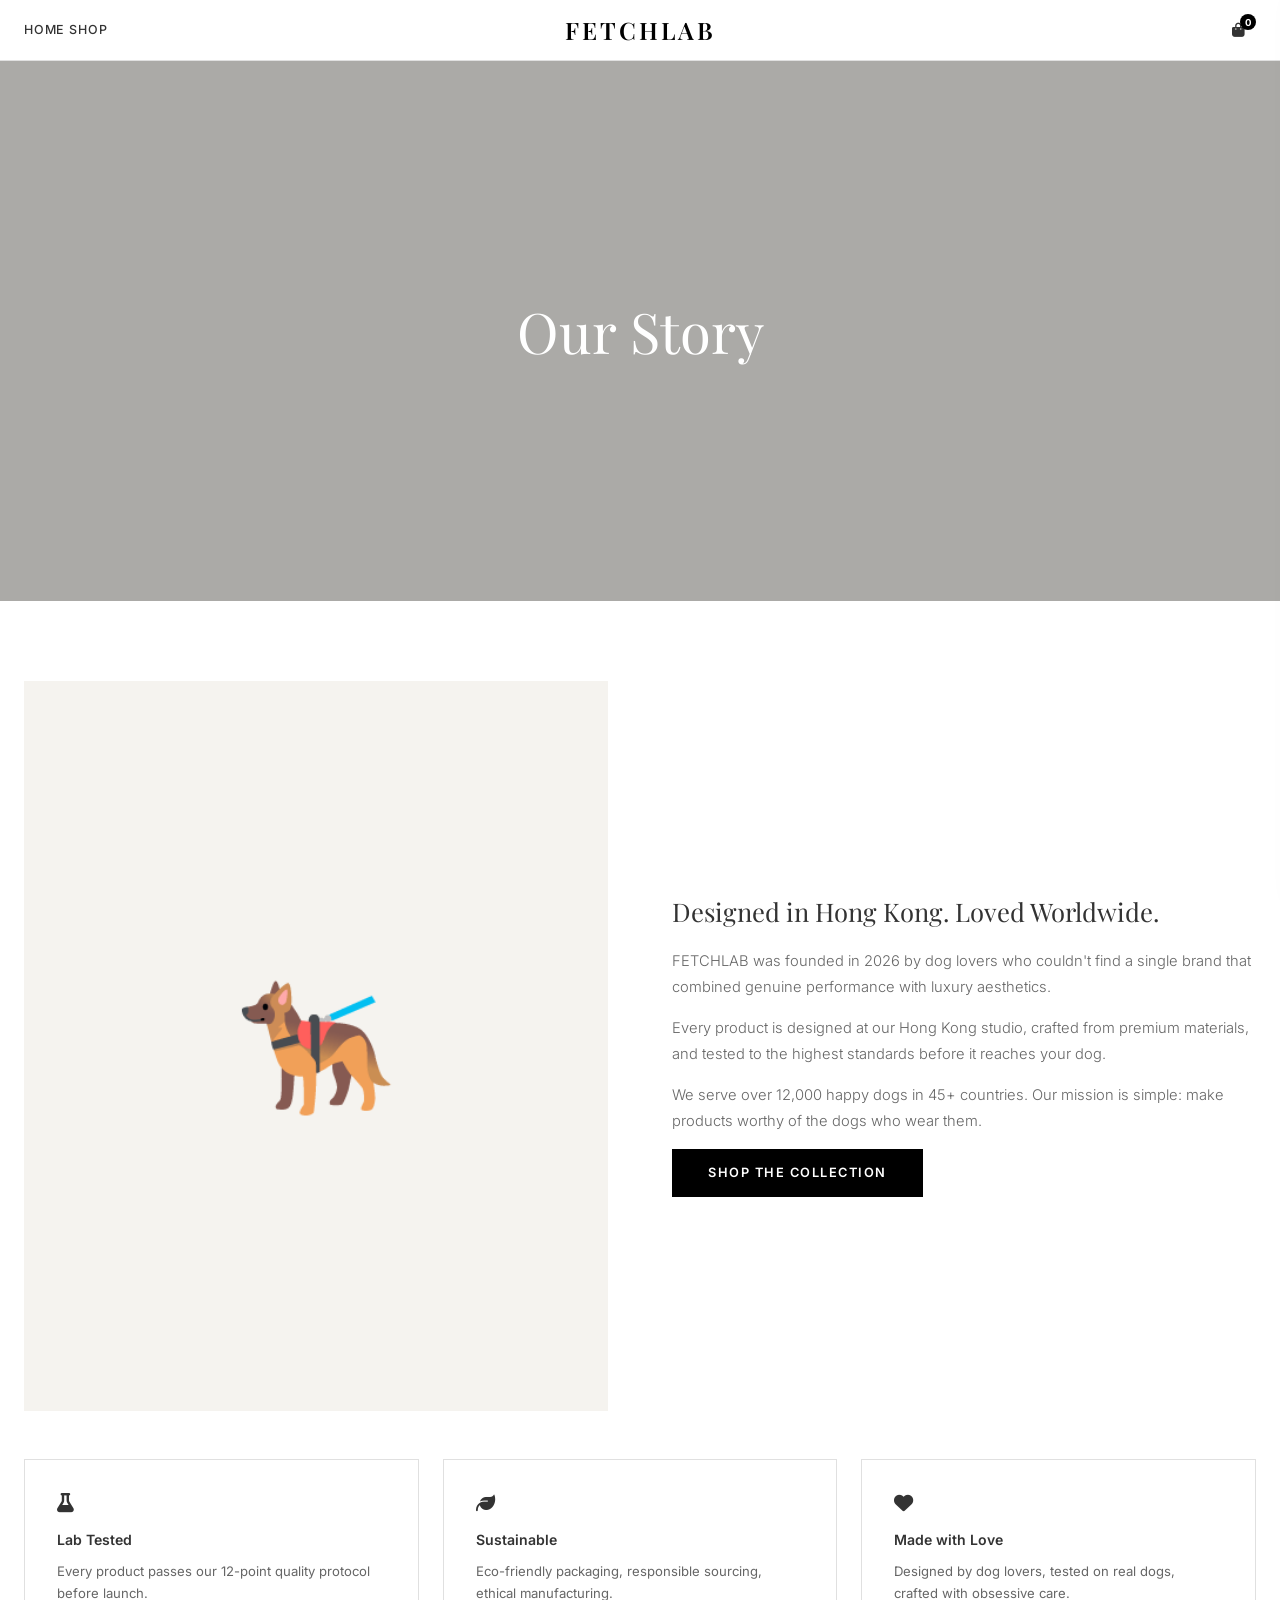
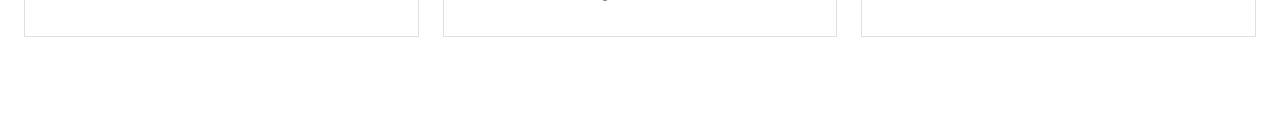
==== pages/about.html @ c2501151 "Add files via upload" ====
<!DOCTYPE html>
<html lang="en">
<head>
    <meta charset="UTF-8">
    <meta name="viewport" content="width=device-width, initial-scale=1.0">
    <title>Our Story — FETCHLAB</title>
    <link rel="stylesheet" href="../css/styles.css">
    <link rel="stylesheet" href="https://cdnjs.cloudflare.com/ajax/libs/font-awesome/6.5.0/css/all.min.css">
</head>
<body>
<nav class="nav"><div class="nav-inner"><div class="nav-left"><a href="../index.html" class="nav-link" style="font-size:.78rem">Home</a><a href="collection.html" class="nav-link" style="font-size:.78rem">Shop</a></div><a href="../index.html" class="nav-logo">FETCHLAB</a><div class="nav-right"><button class="nav-icon" id="cartToggle"><i class="fas fa-shopping-bag"></i><span class="cart-badge" id="cartBadge">0</span></button></div></div></nav>
<div class="about-hero"><img src="../images/brand/story-1.jpg" alt="FETCHLAB Story" onerror="this.style.display='none'"><div class="about-hero-overlay"></div><div class="about-hero-text"><h1>Our Story</h1></div></div>
<section class="about-section"><div class="container"><div class="about-grid"><div class="about-img"><img src="../images/brand/story-2.jpg" alt="FETCHLAB" onerror="this.parentNode.style.background='var(--bg-warm)';this.parentNode.innerHTML='<div style=font-size:8rem;display:flex;align-items:center;justify-content:center;height:100%>🐕‍🦺</div>'"></div><div class="about-text"><h2>Designed in Hong Kong. Loved Worldwide.</h2><p>FETCHLAB was founded in 2026 by dog lovers who couldn't find a single brand that combined genuine performance with luxury aesthetics.</p><p>Every product is designed at our Hong Kong studio, crafted from premium materials, and tested to the highest standards before it reaches your dog.</p><p>We serve over 12,000 happy dogs in 45+ countries. Our mission is simple: make products worthy of the dogs who wear them.</p><a href="collection.html" class="btn-dark">Shop the Collection</a></div></div><div class="about-values-grid"><div class="about-value"><i class="fas fa-flask"></i><h3>Lab Tested</h3><p>Every product passes our 12-point quality protocol before launch.</p></div><div class="about-value"><i class="fas fa-leaf"></i><h3>Sustainable</h3><p>Eco-friendly packaging, responsible sourcing, ethical manufacturing.</p></div><div class="about-value"><i class="fas fa-heart"></i><h3>Made with Love</h3><p>Designed by dog lovers, tested on real dogs, crafted with obsessive care.</p></div></div></div></section>
<div class="drawer" id="cartDrawer"><div class="drawer-head"><h3>Shopping Bag</h3><button id="drawerClose"><i class="fas fa-times"></i></button></div><div class="drawer-body" id="drawerBody"></div><div class="drawer-foot"><div class="drawer-total"><span>Subtotal</span><span id="drawerTotal">$0.00</span></div><a href="checkout.html" class="btn-main drawer-checkout-btn">Checkout</a></div></div><div class="overlay" id="overlay"></div>
<div id="toasts" class="toasts"></div>
<script src="../js/app.js"></script>
</body>
</html>
---- css/styles.css ----
/* =================================================
   FETCHLAB — Lane Crawford / NET-A-PORTER Style
   Clean · Minimal · Luxurious · White-dominant
   ================================================= */

@import url('https://fonts.googleapis.com/css2?family=Inter:wght@300;400;500;600;700&family=Playfair+Display:ital,wght@0,400;0,500;0,600;1,400&display=swap');

:root {
    --font: 'Inter', -apple-system, BlinkMacSystemFont, sans-serif;
    --serif: 'Playfair Display', Georgia, serif;
    --black: #000000;
    --near-black: #111;
    --dark: #222;
    --text: #333;
    --text-light: #666;
    --text-muted: #999;
    --border: #e0e0e0;
    --border-light: #eee;
    --bg: #f7f7f7;
    --bg-warm: #f5f3ef;
    --white: #fff;
    --accent: #222;
    --error: #b00020;
    --success: #2e7d32;
    --ease: cubic-bezier(.25,.8,.25,1);
}

*, *::before, *::after { margin:0;padding:0;box-sizing:border-box; }
html { scroll-behavior:smooth; font-size:16px; }
body {
    font-family: var(--font);
    color: var(--text);
    background: var(--white);
    line-height: 1.6;
    -webkit-font-smoothing: antialiased;
}
a { text-decoration:none; color:inherit; transition: all .3s var(--ease); }
button { font-family:var(--font); cursor:pointer; border:none; background:none; }
img { max-width:100%; display:block; }
::selection { background:var(--black); color:var(--white); }
.container { max-width:1280px; margin:0 auto; padding:0 24px; }

/* ===== BUTTONS ===== */
.btn-main {
    display:inline-block;
    padding: 14px 36px;
    background: var(--black);
    color: var(--white);
    font-size: .8rem;
    font-weight: 600;
    letter-spacing: 1.5px;
    text-transform: uppercase;
    transition: all .3s var(--ease);
}
.btn-main:hover { background: var(--dark); }

.btn-dark {
    display:inline-block;
    padding: 14px 36px;
    background: var(--black);
    color: var(--white);
    font-size: .8rem;
    font-weight: 600;
    letter-spacing: 1.5px;
    text-transform: uppercase;
    transition: all .3s var(--ease);
}
.btn-dark:hover { background: var(--dark); }

.btn-outline-w {
    display:inline-block;
    padding: 14px 36px;
    border: 1px solid var(--white);
    color: var(--white);
    font-size: .8rem;
    font-weight: 600;
    letter-spacing: 1.5px;
    text-transform: uppercase;
    transition: all .3s var(--ease);
}
.btn-outline-w:hover { background:var(--white); color:var(--black); }

.btn-outline {
    display:inline-block;
    padding: 14px 36px;
    border: 1px solid var(--black);
    color: var(--black);
    font-size: .8rem;
    font-weight: 600;
    letter-spacing: 1.5px;
    text-transform: uppercase;
    transition: all .3s var(--ease);
}
.btn-outline:hover { background:var(--black); color:var(--white); }

/* ===== TOPBAR ===== */
.topbar {
    background: var(--bg);
    border-bottom: 1px solid var(--border);
    padding: 8px 0;
    font-size: .72rem;
    color: var(--text-muted);
    letter-spacing: .5px;
}
.topbar-inner {
    max-width:1280px;
    margin:0 auto;
    padding:0 24px;
    display:flex;
    justify-content:center;
    gap:16px;
    flex-wrap:wrap;
}
.topbar a { color:var(--text-muted); }
.topbar a:hover { color:var(--black); }
.topbar-sep { color:var(--border); }

/* ===== NAV ===== */
.nav {
    position:sticky;
    top:0;
    z-index:900;
    background:var(--white);
    border-bottom:1px solid var(--border);
    transition: all .3s var(--ease);
}
.nav.scrolled { box-shadow:0 1px 8px rgba(0,0,0,.06); }
.nav-inner {
    max-width:1280px;
    margin:0 auto;
    padding:0 24px;
    height:60px;
    display:flex;
    align-items:center;
    justify-content:space-between;
}
.nav-left {
    display: flex;
    align-items: center;
    gap: 4px;
    flex: 1;
    height: 100%;
}
.nav-left { display:flex; align-items:center; gap:4px; flex:1; }
.nav-hamburger {
    display:none;
    flex-direction:column;
    gap:5px;
    padding:8px;
    margin-right:8px;
}
.nav-hamburger span {
    width:18px;
    height:1.5px;
    background:var(--black);
    display:block;
}
.nav-links { display:flex; gap:28px; align-items: center; }
.nav-link {
    font-size:.78rem;
    font-weight:500;
    letter-spacing:.8px;
    text-transform:uppercase;
    color:var(--text);
    padding:8px 0;
    line-height: 1;
    display: flex;
    align-items: center;
    height: 100%;
}
.nav-link:hover { color:var(--black); }
.nav-logo {
    font-family:var(--serif);
    font-size:1.5rem;
    font-weight:600;
    letter-spacing:3px;
    color:var(--black);
    position:absolute;
    left:50%;
    transform:translateX(-50%);
}
.nav-right { display:flex; align-items:center; gap:12px; flex:1; justify-content:flex-end; }
.nav-icon {
    width:36px; height:36px;
    display:flex; align-items:center; justify-content:center;
    color:var(--text); font-size:.9rem;
    position:relative; border-radius:50%;
    transition: all .3s var(--ease);
}
.nav-icon:hover { color:var(--black); background:var(--bg); }
.cart-badge {
    position:absolute; top:2px; right:0;
    width:16px; height:16px;
    background:var(--black); color:var(--white);
    font-size:.6rem; font-weight:700;
    border-radius:50%;
    display:flex; align-items:center; justify-content:center;
}

/* NAV DROPDOWN */
.nav-dropdown { position:relative; display: flex;
    align-items: center;
    height: 100%;}
.dropdown-panel {
    position:absolute;
    top:calc(100% + 10px);
    left:0;
    background:var(--white);
    border:1px solid var(--border);
    padding:32px 40px;
    min-width:520px;
    opacity:0;
    visibility:hidden;
    transform:translateY(6px);
    transition:all .3s var(--ease);
    box-shadow:0 8px 32px rgba(0,0,0,.08);
    z-index:100;
}
.nav-dropdown:hover .dropdown-panel {
    opacity:1; visibility:visible; transform:translateY(0);
}
.dropdown-grid { display:grid; grid-template-columns:1fr 1fr 1fr; gap:28px; }
.dropdown-col h6 {
    font-size:.68rem; font-weight:600;
    letter-spacing:1.5px; text-transform:uppercase;
    color:var(--text-muted); margin-bottom:14px;
}
.dropdown-col a {
    display:block; font-size:.85rem;
    color:var(--text-light); padding:5px 0;
}
.dropdown-col a:hover { color:var(--black); }

/* SEARCH */
.search-panel {
    background:var(--white);
    border-top:1px solid var(--border-light);
    max-height:0; overflow:hidden;
    transition:max-height .4s var(--ease);
}
.search-panel.open { max-height:80px; }
.search-inner {
    max-width:600px; margin:0 auto;
    padding:16px 24px;
    display:flex; align-items:center; gap:12px;
}
.search-inner input {
    flex:1; border:none; outline:none;
    font-family:var(--font); font-size:1rem; color:var(--text);
    border-bottom:1px solid var(--border);
    padding:8px 0;
}
.search-inner input::placeholder { color:var(--text-muted); }
.search-inner button { color:var(--text-muted); font-size:1rem; }
.search-inner button:hover { color:var(--black); }

/* MOBILE MENU */
.mobile-menu {
    position:fixed; inset:0;
    background:var(--white);
    z-index:1100;
    transform:translateX(-100%);
    transition:transform .4s var(--ease);
    display:flex; flex-direction:column;
}
.mobile-menu.open { transform:translateX(0); }
.mm-header {
    display:flex; justify-content:space-between;
    align-items:center; padding:20px 24px;
    border-bottom:1px solid var(--border-light);
}
.mm-header button { font-size:1.2rem; color:var(--text); }
.mm-body {
    flex:1; overflow-y:auto; padding:16px 24px;
    display:flex; flex-direction:column;
}
.mm-body a {
    font-size:1rem; font-weight:500;
    padding:14px 0;
    border-bottom:1px solid var(--border-light);
    color:var(--text);
}
.mm-body a:hover { color:var(--black); }
.mm-footer {
    padding:16px 24px;
    border-top:1px solid var(--border-light);
    display:flex; flex-direction:column; gap:8px;
}
.mm-footer a { font-size:.82rem; color:var(--text-muted); }

/* ===== HERO ===== */
.hero {
    position:relative;
    height:85vh;
    min-height:500px;
    max-height:900px;
    overflow:hidden;
    display:flex;
    align-items:center;
    justify-content:center;
    background:var(--bg-warm);
}
.hero-img-wrap {
    position:absolute; inset:0;
}
.hero-img {
    width:100%; height:100%;
    object-fit:cover;
    object-position:center;
}
.hero-img-fallback {
    display:none;
    position:absolute; inset:0;
    background:var(--bg-warm);
    flex-direction:column;
    align-items:center;
    justify-content:center;
    gap:12px;
}
.hero-img-fallback span { font-size:6rem; }
.hero-img-fallback p {
    font-size:.85rem; color:var(--text-muted);
    text-align:center; line-height:1.6;
}
.hero-overlay {
    position:absolute; inset:0;
    background:linear-gradient(
        to bottom,
        rgba(0,0,0,.15) 0%,
        rgba(0,0,0,.4) 100%
    );
}
.hero-content {
    position:relative; z-index:2;
    text-align:center;
    color:var(--white);
    max-width:640px;
    padding:0 24px;
}
.hero-eyebrow {
    font-size:.72rem;
    letter-spacing:3px;
    text-transform:uppercase;
    opacity:.85;
    margin-bottom:12px;
}
.hero-title {
    font-family:var(--serif);
    font-size:clamp(2rem,5.5vw,3.8rem);
    font-weight:400;
    line-height:1.15;
    margin-bottom:16px;
    letter-spacing:1px;
}
.hero-subtitle {
    font-size:.95rem;
    font-weight:300;
    opacity:.85;
    line-height:1.7;
    margin-bottom:32px;
}
.hero-actions { display:flex; gap:12px; justify-content:center; flex-wrap:wrap; }

/* ===== CATEGORY STRIP ===== */
.cat-strip { padding:64px 0; }
.cat-strip-grid {
    display:grid;
    grid-template-columns:repeat(3,1fr);
    gap:16px;
}
.cat-item {
    text-align:center;
    display:flex;
    flex-direction:column;
    align-items:center;
    gap:14px;
}
.cat-img-wrap {
    width:100%;
    aspect-ratio:3/4;
    overflow:hidden;
    background:var(--bg);
    display:flex;
    align-items:center;
    justify-content:center;
}
.cat-img-wrap span { font-size:4rem; }
.cat-img {
    width:100%; height:100%;
    object-fit:cover;
    transition:transform .6s var(--ease);
}
.cat-item:hover .cat-img { transform:scale(1.04); }
.cat-item span:last-child {
    font-size:.78rem;
    font-weight:600;
    letter-spacing:1.5px;
    text-transform:uppercase;
    color:var(--text);
}

/* ===== SECTION HEAD ===== */
.section-head {
    display:flex;
    justify-content:space-between;
    align-items:baseline;
    margin-bottom:32px;
    padding-bottom:16px;
    border-bottom:1px solid var(--border);
}
.section-head h2 {
    font-family:var(--serif);
    font-size:1.5rem;
    font-weight:500;
    letter-spacing:.5px;
}
.view-all {
    font-size:.78rem;
    font-weight:500;
    letter-spacing:.5px;
    color:var(--text-light);
}
.view-all:hover { color:var(--black); }

/* ===== PRODUCTS ===== */
.products { padding:48px 0; }
.product-grid {
    display:grid;
    grid-template-columns:repeat(4,1fr);
    gap:20px;
}
.pcard { position:relative; }
.pcard-img {
    position:relative;
    aspect-ratio:3/4;
    overflow:hidden;
    background:var(--bg);
    margin-bottom:12px;
}
.pcard-photo {
    width:100%; height:100%;
    object-fit:cover;
    object-position:top center;
    transition:transform .6s var(--ease);
}
.pcard:hover .pcard-photo { transform:scale(1.04); }
.pcard-emoji {
    font-size:5rem;
    display:flex;
    align-items:center;
    justify-content:center;
    width:100%; height:100%;
}
.pcard-tag {
    position:absolute;
    top:10px; left:10px;
    font-size:.62rem;
    font-weight:600;
    letter-spacing:1.5px;
    text-transform:uppercase;
    padding:4px 10px;
    background:var(--white);
    color:var(--black);
}
.pcard-tag.sale { background:var(--error); color:var(--white); }
.pcard-hover {
    position:absolute;
    bottom:0; left:0; right:0;
    padding:10px;
    opacity:0;
    transform:translateY(6px);
    transition:all .3s var(--ease);
}
.pcard:hover .pcard-hover {
    opacity:1; transform:translateY(0);
}
.pcard-atc {
    width:100%;
    padding:12px;
    background:var(--white);
    color:var(--black);
    font-size:.7rem;
    font-weight:600;
    letter-spacing:1.5px;
    text-transform:uppercase;
    text-align:center;
    cursor:pointer;
    border:1px solid var(--border);
    transition:all .3s var(--ease);
}
.pcard-atc:hover { background:var(--black); color:var(--white); border-color:var(--black); }
.pcard-info {}
.pcard-brand {
    font-size:.68rem;
    color:var(--text-muted);
    letter-spacing:.5px;
    text-transform:uppercase;
    margin-bottom:2px;
}
.pcard-name {
    font-size:.88rem;
    font-weight:500;
    color:var(--text);
    margin-bottom:4px;
    line-height:1.3;
}
.pcard-price {
    display:flex; gap:8px; align-items:center;
}
.pcard-now { font-size:.88rem; font-weight:500; }
.pcard-was {
    font-size:.82rem;
    color:var(--text-muted);
    text-decoration:line-through;
}

/* ===== EDITORIAL ===== */
.editorial {
    padding:0;
    border-top:1px solid var(--border-light);
    border-bottom:1px solid var(--border-light);
}
.editorial-row {
    display:grid;
    grid-template-columns:1fr 1fr;
    min-height:520px;
}
.editorial-img-col {
    overflow:hidden;
    background:var(--bg-warm);
    display:flex;
    align-items:center;
    justify-content:center;
}
.editorial-photo {
    width:100%; height:100%;
    object-fit:cover;
}
.ed-fallback { font-size:8rem; }
.editorial-text-col {
    display:flex;
    flex-direction:column;
    justify-content:center;
    padding:64px clamp(32px,5vw,80px);
}
.editorial-label {
    font-size:.68rem;
    letter-spacing:2px;
    text-transform:uppercase;
    color:var(--text-muted);
    margin-bottom:12px;
}
.editorial-text-col h2 {
    font-family:var(--serif);
    font-size:clamp(1.4rem,3vw,2rem);
    font-weight:400;
    line-height:1.3;
    margin-bottom:20px;
    color:var(--black);
}
.editorial-text-col p {
    font-size:.92rem;
    color:var(--text-light);
    line-height:1.8;
    margin-bottom:28px;
    font-weight:300;
}

/* ===== FEATURES ===== */
.features-strip {
    padding:48px 0;
    border-top:1px solid var(--border-light);
    border-bottom:1px solid var(--border-light);
    background:var(--bg);
}
.features-grid {
    display:grid;
    grid-template-columns:repeat(4,1fr);
    gap:24px;
}
.feature {
    display:flex;
    gap:14px;
    align-items:flex-start;
}
.feature i {
    font-size:1.1rem;
    color:var(--text);
    margin-top:2px;
}
.feature strong {
    display:block;
    font-size:.82rem;
    font-weight:600;
    margin-bottom:2px;
}
.feature p {
    font-size:.78rem;
    color:var(--text-muted);
}

/* ===== REVIEWS ===== */
.reviews { padding:64px 0; }
.reviews-row {
    display:grid;
    grid-template-columns:repeat(3,1fr);
    gap:24px;
}
.review-card {
    border:1px solid var(--border);
    padding:32px;
    transition:all .3s var(--ease);
}
.review-card:hover {
    border-color:var(--black);
}
.review-stars {
    color:var(--black);
    font-size:.85rem;
    letter-spacing:2px;
    margin-bottom:16px;
}
.review-card p {
    font-family:var(--serif);
    font-style:italic;
    font-size:.95rem;
    line-height:1.7;
    color:var(--text);
    margin-bottom:20px;
}
.review-author strong {
    display:block;
    font-size:.82rem;
    font-weight:600;
}
.review-author span {
    font-size:.75rem;
    color:var(--text-muted);
}

/* ===== NEWSLETTER ===== */
.newsletter {
    padding:64px 0;
    background:var(--bg);
    border-top:1px solid var(--border-light);
}
.nl-inner { text-align:center; max-width:480px; margin:0 auto; }
.nl-inner h2 {
    font-family:var(--serif);
    font-size:1.5rem;
    font-weight:400;
    margin-bottom:10px;
}
.nl-inner p {
    font-size:.88rem;
    color:var(--text-light);
    margin-bottom:24px;
}
.nl-form {
    display:flex;
    border:1px solid var(--border);
    overflow:hidden;
}
.nl-form input {
    flex:1; padding:14px 16px;
    border:none; outline:none;
    font-family:var(--font); font-size:.88rem;
}
.nl-form button {
    padding:14px 24px;
    background:var(--black);
    color:var(--white);
    font-size:.72rem;
    font-weight:600;
    letter-spacing:1.5px;
    text-transform:uppercase;
    transition:all .3s var(--ease);
}
.nl-form button:hover { background:var(--dark); }

/* ===== FOOTER ===== */
.footer {
    border-top:1px solid var(--border);
    padding:56px 0 32px;
}
.footer-grid {
    display:grid;
    grid-template-columns:1.5fr 1fr 1fr 1fr 1fr;
    gap:40px;
    margin-bottom:48px;
}
.footer-logo-text {
    font-family:var(--serif);
    font-size:1.3rem;
    font-weight:600;
    letter-spacing:2px;
    margin-bottom:12px;
}
.footer-brand-col p {
    font-size:.82rem;
    color:var(--text-light);
    line-height:1.7;
    margin-bottom:20px;
}
.social-row {
    display: flex;
    gap: 12px;
    align-items: center;
}

.social-row a {
    width: 36px;
    height: 36px;
    min-width: 36px;
    min-height: 36px;
    border: 1px solid var(--border);
    border-radius: 50%;
    display: flex;
    align-items: center;
    justify-content: center;
    font-size: .85rem;
    color: var(--text-light);
    transition: all .3s var(--ease);
    text-decoration: none;
    line-height: 1;
    padding: 0;
    margin: 0;
    box-sizing: border-box;
    position: relative;
}

.social-row a i {
    display: flex;
    align-items: center;
    justify-content: center;
    width: 100%;
    height: 100%;
    position: absolute;
    top: 0;
    left: 0;
    right: 0;
    bottom: 0;
    margin: 0;
    padding: 0;
    line-height: 1;
}

.social-row a:hover {
    border-color: var(--black);
    color: var(--black);
    transform: translateY(-2px);
}
.social-row a:hover { border-color:var(--black); color:var(--black); }
.footer-col h4 {
    font-size:.7rem;
    font-weight:600;
    letter-spacing:1.5px;
    text-transform:uppercase;
    color:var(--text);
    margin-bottom:16px;
}
.footer-col a {
    display:block;
    font-size:.82rem;
    color:var(--text-light);
    padding:4px 0;
}
.footer-col a:hover { color:var(--black); }
.footer-contact-info {
    font-size:.78rem;
    color:var(--text-muted);
    line-height:1.7;
}
.footer-bottom {
    display:flex;
    justify-content:space-between;
    align-items:center;
    padding-top:24px;
    border-top:1px solid var(--border-light);
    flex-wrap:wrap;
    gap:12px;
}
.footer-bottom span { font-size:.75rem; color:var(--text-muted); }
.pay-icons { display:flex; gap:8px; font-size:1.4rem; color:var(--border); }

/* ===== CART DRAWER ===== */
.drawer {
    position:fixed; top:0; right:-440px;
    width:420px; height:100vh;
    background:var(--white);
    z-index:1100;
    box-shadow:-4px 0 24px rgba(0,0,0,.08);
    transition:right .4s var(--ease);
    display:flex; flex-direction:column;
}
.drawer.open { right:0; }
.drawer-head {
    display:flex; justify-content:space-between;
    align-items:center; padding:20px 24px;
    border-bottom:1px solid var(--border-light);
}
.drawer-head h3 { font-size:1rem; font-weight:600; }
.drawer-head button { font-size:1rem; color:var(--text-muted); }
.drawer-head button:hover { color:var(--black); }
.drawer-body { flex:1; overflow-y:auto; padding:16px 24px; }
.d-item {
    display:flex; gap:16px; padding:16px 0;
    border-bottom:1px solid var(--border-light);
}
.d-item-img {
    width:72px; height:90px;
    background:var(--bg); overflow:hidden;
    display:flex; align-items:center; justify-content:center;
    flex-shrink:0;
}
.d-item-img img {
    width:100%; height:100%; object-fit:cover;
}
.d-item-img span { font-size:2rem; }
.d-item-info { flex:1; }
.d-item-name { font-size:.85rem; font-weight:500; margin-bottom:3px; }
.d-item-price { font-size:.82rem; color:var(--text-light); margin-bottom:10px; }
.d-qty {
    display:flex; align-items:center; gap:10px;
}
.d-qty button {
    width:26px; height:26px;
    border:1px solid var(--border);
    display:flex; align-items:center; justify-content:center;
    font-size:.82rem; color:var(--text);
    transition:all .3s var(--ease);
}
.d-qty button:hover { border-color:var(--black); }
.d-qty span { font-size:.82rem; font-weight:600; min-width:18px; text-align:center; }
.d-item-rm {
    font-size:.72rem; color:var(--text-muted);
    text-decoration:underline; margin-top:6px;
    cursor:pointer; display:inline-block;
    transition:all .3s var(--ease);
}
.d-item-rm:hover { color:var(--error); }
.drawer-foot {
    padding:20px 24px;
    border-top:1px solid var(--border-light);
}
.drawer-total {
    display:flex; justify-content:space-between;
    font-size:.9rem; font-weight:600; margin-bottom:6px;
}
.drawer-checkout-btn {
    width:100%; text-align:center;
    display:block; margin:12px 0 8px;
}
.drawer-viewbag {
    display:block; text-align:center;
    font-size:.78rem; color:var(--text-muted);
}
.drawer-viewbag:hover { color:var(--black); }
.drawer-empty {
    text-align:center; padding:60px 20px; color:var(--text-muted);
}
.drawer-empty p { font-size:.88rem; margin-bottom:20px; }

/* OVERLAY */
.overlay {
    position:fixed; inset:0;
    background:rgba(0,0,0,.35);
    z-index:1000;
    opacity:0; visibility:hidden;
    transition:all .3s var(--ease);
}
.overlay.show { opacity:1; visibility:visible; }

/* TOAST */
.toasts {
    position:fixed; bottom:24px; right:24px;
    z-index:9999;
    display:flex; flex-direction:column; gap:8px;
}
.toast {
    background:var(--black); color:var(--white);
    padding:14px 20px;
    font-size:.82rem;
    animation:slideUp .4s var(--ease);
    box-shadow:0 4px 16px rgba(0,0,0,.12);
}
@keyframes slideUp {
    from { opacity:0; transform:translateY(8px); }
    to { opacity:1; transform:translateY(0); }
}

/* ===== PAGE TEMPLATE ===== */
.page-title-bar {
    padding:48px 0 40px;
    border-bottom:1px solid var(--border);
}
.page-title-bar h1 {
    font-family:var(--serif);
    font-size:1.8rem;
    font-weight:400;
    text-align:center;
}
.page-body { padding:48px 0 80px; }
.page-content {
    max-width:720px;
    margin:0 auto;
}
.page-content h2 {
    font-family:var(--serif);
    font-size:1.2rem;
    font-weight:500;
    margin:32px 0 12px;
}
.page-content p, .page-content li {
    font-size:.9rem;
    color:var(--text-light);
    line-height:1.8;
    margin-bottom:12px;
}
.page-content ul { padding-left:20px; list-style:disc; }

/* ===== FORMS (checkout etc) ===== */
.form-box {
    border:1px solid var(--border);
    padding:28px;
    margin-bottom:20px;
}
.form-box h3 {
    font-size:.85rem;
    font-weight:600;
    letter-spacing:.5px;
    margin-bottom:20px;
    padding-bottom:12px;
    border-bottom:1px solid var(--border-light);
}
.frow { display:grid; grid-template-columns:1fr 1fr; gap:14px; }
.fgroup { display:flex; flex-direction:column; gap:5px; margin-bottom:14px; }
.fgroup label {
    font-size:.72rem; font-weight:600;
    letter-spacing:.5px; text-transform:uppercase;
    color:var(--text-light);
}
.fgroup input, .fgroup select {
    padding:12px 14px;
    border:1px solid var(--border);
    font-family:var(--font); font-size:.88rem;
    outline:none; transition:border .3s var(--ease);
}
.fgroup input:focus, .fgroup select:focus { border-color:var(--black); }

/* SUMMARY BOX */
.summary-box {
    border:1px solid var(--border);
    padding:28px;
    position:sticky; top:80px;
}
.summary-box h3 {
    font-size:.85rem; font-weight:600;
    margin-bottom:20px;
    padding-bottom:12px;
    border-bottom:1px solid var(--border-light);
}
.s-line {
    display:flex; justify-content:space-between;
    padding:8px 0; font-size:.88rem;
}
.s-line.total {
    font-weight:600;
    padding-top:14px;
    margin-top:8px;
    border-top:1px solid var(--border);
}

/* COLLECTION PAGE GRID */
.coll-layout { display:grid; grid-template-columns:220px 1fr; gap:40px; }
.coll-sidebar { position:sticky; top:80px; }
.sidebar-group { margin-bottom:28px; }
.sidebar-group h5 {
    font-size:.68rem; font-weight:600;
    letter-spacing:1.5px; text-transform:uppercase;
    color:var(--text-muted); margin-bottom:12px;
    padding-bottom:10px;
    border-bottom:1px solid var(--border-light);
}
.sidebar-opt {
    display:flex; align-items:center; gap:8px;
    padding:6px 0; font-size:.85rem;
    color:var(--text-light); cursor:pointer;
}
.sidebar-opt:hover { color:var(--black); }
.sidebar-opt input { accent-color:var(--black); cursor:pointer; }

/* ABOUT PAGE */
.about-hero {
    position:relative;
    height:60vh; min-height:400px;
    overflow:hidden;
    display:flex; align-items:center; justify-content:center;
    background:var(--bg-warm);
}
.about-hero img {
    position:absolute; inset:0;
    width:100%; height:100%;
    object-fit:cover;
}
.about-hero-overlay {
    position:absolute; inset:0;
    background:rgba(0,0,0,.3);
}
.about-hero-text {
    position:relative; z-index:2;
    text-align:center; color:var(--white);
}
.about-hero-text h1 {
    font-family:var(--serif);
    font-size:clamp(2rem,5vw,3.5rem);
    font-weight:400;
}
.about-section {
    padding:80px 0;
}
.about-grid {
    display:grid; grid-template-columns:1fr 1fr;
    gap:64px; align-items:center;
}
.about-img {
    aspect-ratio:4/5;
    background:var(--bg);
    overflow:hidden;
}
.about-img img { width:100%; height:100%; object-fit:cover; }
.about-text h2 {
    font-family:var(--serif);
    font-size:1.6rem; font-weight:400;
    margin-bottom:20px; line-height:1.3;
}
.about-text p {
    font-size:.92rem; color:var(--text-light);
    line-height:1.8; margin-bottom:14px; font-weight:300;
}
.about-values-grid {
    display:grid; grid-template-columns:repeat(3,1fr);
    gap:24px; margin-top:48px;
}
.about-value {
    padding:32px; border:1px solid var(--border);
    transition:all .3s var(--ease);
}
.about-value:hover { border-color:var(--black); }
.about-value i { font-size:1.2rem; margin-bottom:16px; color:var(--text); }
.about-value h3 { font-size:.88rem; font-weight:600; margin-bottom:8px; }
.about-value p { font-size:.82rem; color:var(--text-light); line-height:1.7; }

/* CONTACT PAGE */
.contact-grid {
    display:grid; grid-template-columns:1fr 1fr; gap:48px;
}
.contact-info h2 {
    font-family:var(--serif);
    font-size:1.3rem; font-weight:400;
    margin-bottom:20px;
}
.contact-info p {
    font-size:.88rem; color:var(--text-light);
    line-height:1.8; margin-bottom:16px;
}
.contact-detail {
    display:flex; gap:12px; align-items:flex-start;
    padding:12px 0;
}
.contact-detail i { font-size:.9rem; color:var(--text); margin-top:3px; }
.contact-detail strong { display:block; font-size:.82rem; margin-bottom:2px; }
.contact-detail span { font-size:.82rem; color:var(--text-light); }

/* ===== RESPONSIVE ===== */
@media(max-width:1024px) {
    .product-grid { grid-template-columns:repeat(3,1fr); }
    .footer-grid { grid-template-columns:1fr 1fr 1fr; }
    .features-grid { grid-template-columns:repeat(2,1fr); }
    .coll-layout { grid-template-columns:1fr; }
    .coll-sidebar { display:none; }
    .about-grid { grid-template-columns:1fr; gap:40px; }
    .contact-grid { grid-template-columns:1fr; }
}
@media(max-width:768px) {
    .nav-links { display:none; }
    .nav-hamburger { display:flex; }
    .nav-logo { font-size:1.2rem; }
    .dropdown-panel { display:none !important; }
    .hero { height:70vh; }
    .product-grid { grid-template-columns:repeat(2,1fr); gap:12px; }
    .cat-strip-grid { gap:8px; }
    .editorial-row { grid-template-columns:1fr; }
    .editorial-img-col { min-height:300px; }
    .reviews-row { grid-template-columns:1fr; }
    .features-grid { grid-template-columns:1fr; }
    .footer-grid { grid-template-columns:1fr 1fr; gap:28px; }
    .drawer { width:100%; right:-100%; }
    .about-values-grid { grid-template-columns:1fr; }
    .frow { grid-template-columns:1fr; }
}
@media(max-width:480px) {
    .topbar-inner { font-size:.65rem; }
    .hero-title { font-size:1.8rem; }
    .hero-actions { flex-direction:column; align-items:center; }
    .footer-grid { grid-template-columns:1fr; }
    .nl-form { flex-direction:column; }
    .nl-form button { width:100%; }
}
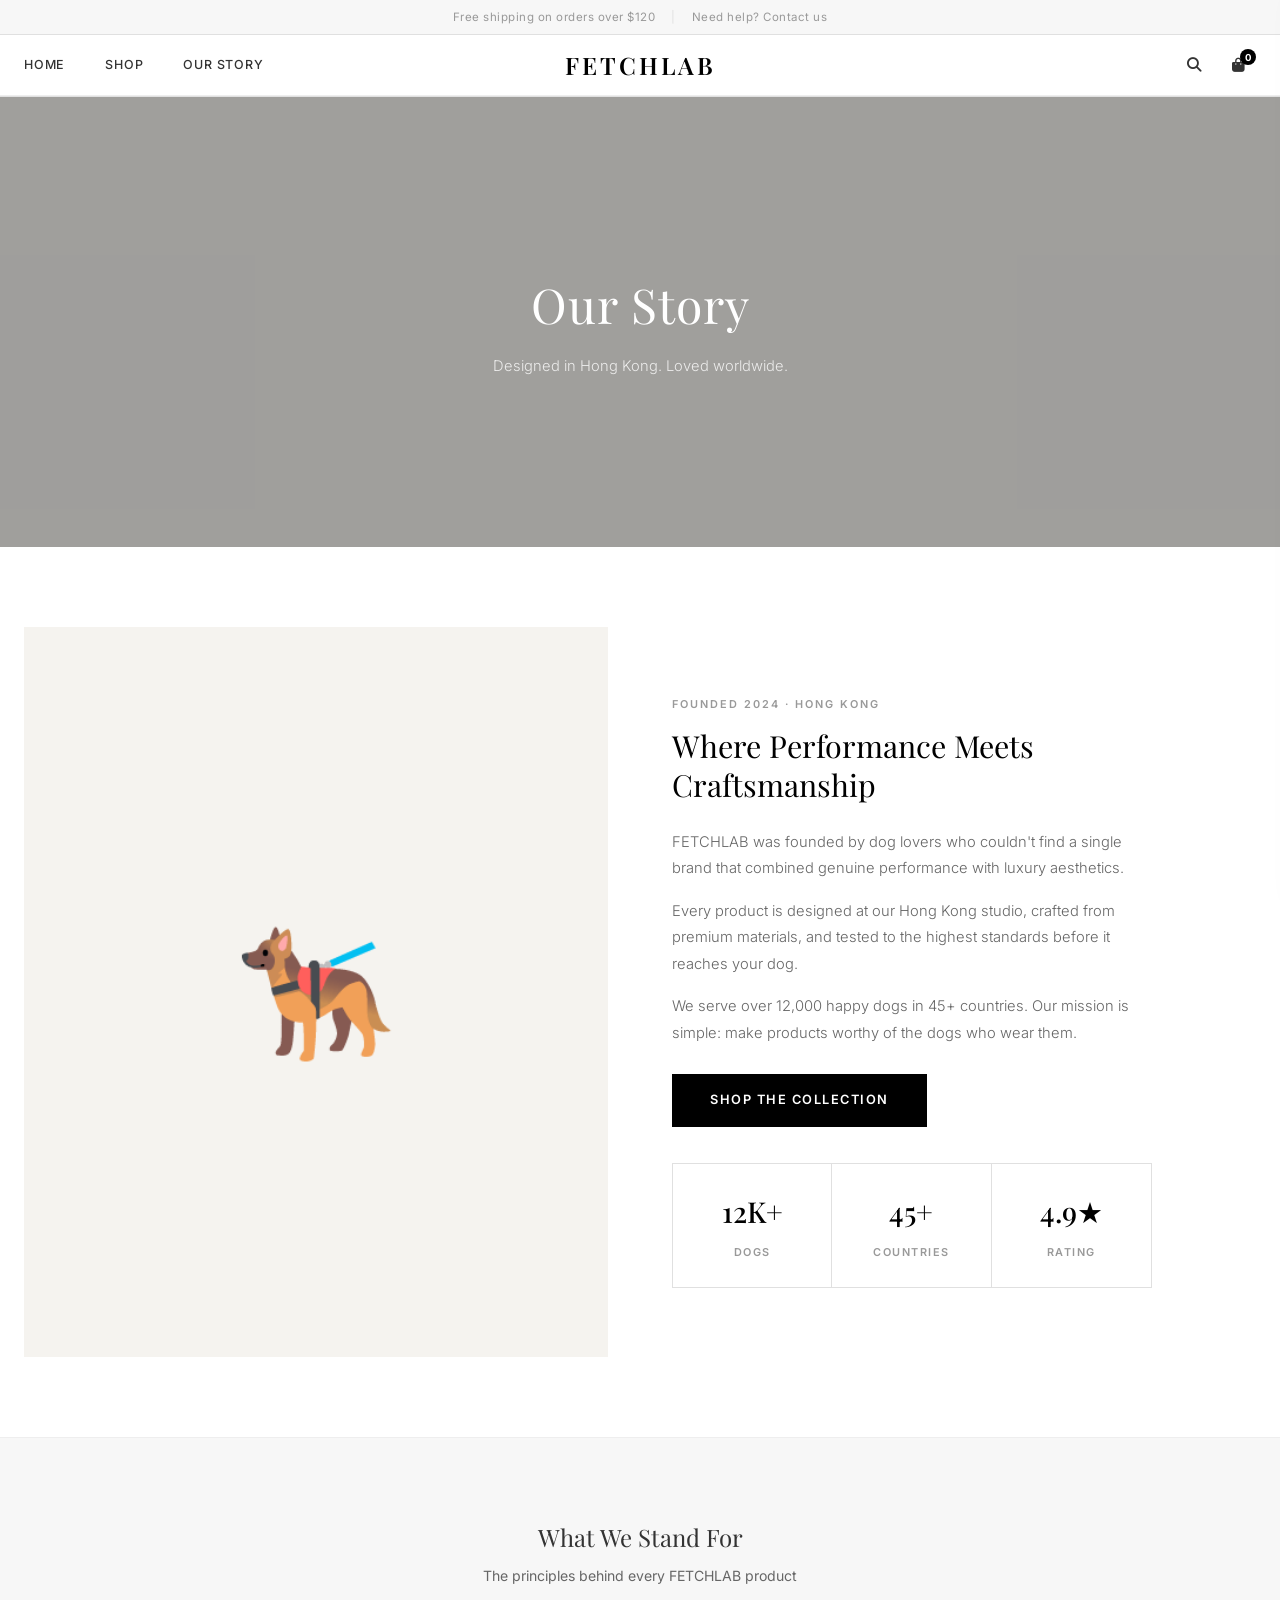
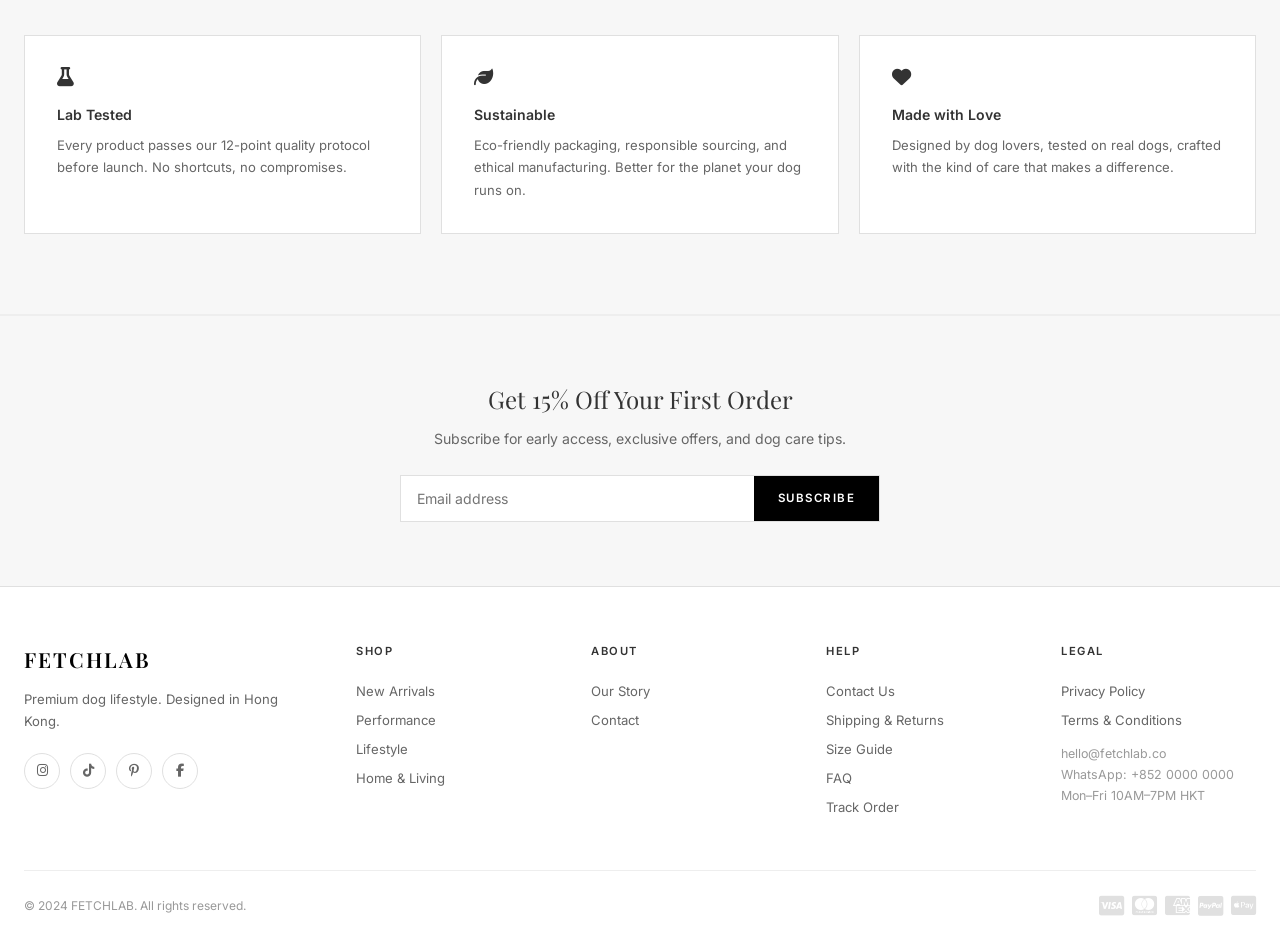
==== commit ee1495c3: "Update about.html" ====
--- a/pages/about.html
+++ b/pages/about.html
@@ -4,15 +4,738 @@
     <meta charset="UTF-8">
     <meta name="viewport" content="width=device-width, initial-scale=1.0">
     <title>Our Story — FETCHLAB</title>
-    <link rel="stylesheet" href="../css/styles.css">
-    <link rel="stylesheet" href="https://cdnjs.cloudflare.com/ajax/libs/font-awesome/6.5.0/css/all.min.css">
+    <link rel="icon" type="image/x-icon" href="../favicon.ico">
+    <link rel="icon" type="image/png" sizes="32x32" href="../favicon.ico">
+    <link rel="apple-touch-icon" href="../favicon.ico">
+
+
+<!DOCTYPE html>
+<html lang="en">
+<head>
+    <meta charset="UTF-8">
+    <meta name="viewport"
+          content="width=device-width,
+                   initial-scale=1.0">
+    <title>Our Story — FETCHLAB</title>
+    <meta name="description"
+          content="The story behind FETCHLAB.
+                   Premium dog lifestyle designed
+                   in Hong Kong.">
+    <link rel="icon"
+          type="image/x-icon"
+          href="../favicon.ico">
+    <link rel="icon" type="image/png" sizes="32x32" href="../favicon.ico">
+    <link rel="apple-touch-icon" href="../favicon.ico">
+    <link rel="stylesheet"
+          href="../css/styles.css">
+    <link rel="stylesheet"
+          href="https://cdnjs.cloudflare.com/ajax/libs/font-awesome/6.5.0/css/all.min.css">
+
+    <!-- PAGE SPECIFIC STYLES -->
+    <style>
+        /* ===== ABOUT HERO ===== */
+        .about-hero-section {
+            position: relative;
+            height: 50vh;
+            min-height: 340px;
+            max-height: 500px;
+            overflow: hidden;
+            display: flex;
+            align-items: center;
+            justify-content: center;
+            background: var(--bg-warm);
+        }
+
+        .about-hero-section img {
+            position: absolute;
+            inset: 0;
+            width: 100%;
+            height: 100%;
+            object-fit: cover;
+            object-position: center;
+        }
+
+        .about-hero-overlay {
+            position: absolute;
+            inset: 0;
+            background: rgba(0,0,0,.35);
+            z-index: 1;
+        }
+
+        .about-hero-text {
+            position: relative;
+            z-index: 2;
+            text-align: center;
+            color: var(--white);
+            padding: 0 24px;
+        }
+
+        .about-hero-text h1 {
+            font-family: var(--serif);
+            font-size: clamp(2rem, 5vw, 3rem);
+            font-weight: 400;
+            letter-spacing: 1px;
+            margin: 0;
+        }
+
+        .about-hero-text p {
+            font-size: .92rem;
+            opacity: .8;
+            margin-top: 12px;
+            font-weight: 300;
+        }
+
+        /* ===== ABOUT STORY SECTION ===== */
+        .about-story {
+            padding: 80px 0;
+        }
+
+        .about-story-grid {
+            display: grid;
+            grid-template-columns: 1fr 1fr;
+            gap: 64px;
+            align-items: center;
+        }
+
+        .about-story-img {
+            aspect-ratio: 4/5;
+            background: var(--bg);
+            overflow: hidden;
+        }
+
+        .about-story-img img {
+            width: 100%;
+            height: 100%;
+            object-fit: cover;
+        }
+
+        .about-story-img-fallback {
+            width: 100%;
+            height: 100%;
+            display: flex;
+            align-items: center;
+            justify-content: center;
+            font-size: 8rem;
+            background: var(--bg-warm);
+        }
+
+        .about-story-text {
+            max-width: 480px;
+        }
+
+        .about-story-label {
+            font-size: .68rem;
+            font-weight: 600;
+            letter-spacing: 2px;
+            text-transform: uppercase;
+            color: var(--text-muted);
+            margin-bottom: 12px;
+            display: block;
+        }
+
+        .about-story-text h2 {
+            font-family: var(--serif);
+            font-size: clamp(1.4rem, 3vw, 1.9rem);
+            font-weight: 400;
+            line-height: 1.3;
+            margin-bottom: 24px;
+            color: var(--black);
+        }
+
+        .about-story-text p {
+            font-size: .92rem;
+            color: var(--text-light);
+            line-height: 1.8;
+            margin-bottom: 16px;
+            font-weight: 300;
+        }
+
+        /* STATS ROW */
+        .about-stats {
+            display: grid;
+            grid-template-columns: repeat(3, 1fr);
+            gap: 0;
+            margin-top: 36px;
+            border: 1px solid var(--border);
+        }
+
+        .about-stat {
+            padding: 24px 20px;
+            text-align: center;
+            border-right: 1px solid var(--border);
+        }
+
+        .about-stat:last-child {
+            border-right: none;
+        }
+
+        .about-stat-number {
+            font-family: var(--serif);
+            font-size: 1.8rem;
+            font-weight: 500;
+            color: var(--black);
+            display: block;
+            margin-bottom: 4px;
+        }
+
+        .about-stat-label {
+            font-size: .68rem;
+            font-weight: 600;
+            letter-spacing: 1.5px;
+            text-transform: uppercase;
+            color: var(--text-muted);
+        }
+
+        /* ===== VALUES SECTION ===== */
+        .about-values-section {
+            padding: 80px 0;
+            background: var(--bg);
+            border-top: 1px solid var(--border-light);
+            border-bottom: 1px solid var(--border-light);
+        }
+
+        .about-values-header {
+            text-align: center;
+            margin-bottom: 48px;
+        }
+
+        .about-values-header h2 {
+            font-family: var(--serif);
+            font-size: 1.5rem;
+            font-weight: 400;
+            margin-bottom: 8px;
+        }
+
+        .about-values-header p {
+            font-size: .88rem;
+            color: var(--text-light);
+        }
+
+        .about-values-row {
+            display: grid;
+            grid-template-columns: repeat(3, 1fr);
+            gap: 20px;
+        }
+
+        .about-value-card {
+            padding: 32px;
+            border: 1px solid var(--border);
+            background: var(--white);
+            transition: all .3s var(--ease);
+        }
+
+        .about-value-card:hover {
+            border-color: var(--black);
+        }
+
+        .about-value-card i {
+            font-size: 1.2rem;
+            margin-bottom: 16px;
+            color: var(--text);
+            display: block;
+        }
+
+        .about-value-card h3 {
+            font-size: .88rem;
+            font-weight: 600;
+            margin-bottom: 8px;
+        }
+
+        .about-value-card p {
+            font-size: .82rem;
+            color: var(--text-light);
+            line-height: 1.7;
+        }
+
+        /* ===== RESPONSIVE ===== */
+        @media (max-width: 768px) {
+            .about-hero-section {
+                height: 40vh;
+                min-height: 260px;
+            }
+
+            .about-story-grid {
+                grid-template-columns: 1fr;
+                gap: 32px;
+            }
+
+            .about-story-text {
+                max-width: 100%;
+                padding: 0;
+            }
+
+            .about-stats {
+                grid-template-columns: repeat(3, 1fr);
+            }
+
+            .about-stat {
+                padding: 16px 12px;
+            }
+
+            .about-stat-number {
+                font-size: 1.4rem;
+            }
+
+            .about-stat-label {
+                font-size: .6rem;
+            }
+
+            .about-values-row {
+                grid-template-columns: 1fr;
+                gap: 12px;
+            }
+
+            .about-value-card {
+                padding: 24px;
+            }
+        }
+    </style>
 </head>
 <body>
-<nav class="nav"><div class="nav-inner"><div class="nav-left"><a href="../index.html" class="nav-link" style="font-size:.78rem">Home</a><a href="collection.html" class="nav-link" style="font-size:.78rem">Shop</a></div><a href="../index.html" class="nav-logo">FETCHLAB</a><div class="nav-right"><button class="nav-icon" id="cartToggle"><i class="fas fa-shopping-bag"></i><span class="cart-badge" id="cartBadge">0</span></button></div></div></nav>
-<div class="about-hero"><img src="../images/brand/story-1.jpg" alt="FETCHLAB Story" onerror="this.style.display='none'"><div class="about-hero-overlay"></div><div class="about-hero-text"><h1>Our Story</h1></div></div>
-<section class="about-section"><div class="container"><div class="about-grid"><div class="about-img"><img src="../images/brand/story-2.jpg" alt="FETCHLAB" onerror="this.parentNode.style.background='var(--bg-warm)';this.parentNode.innerHTML='<div style=font-size:8rem;display:flex;align-items:center;justify-content:center;height:100%>🐕‍🦺</div>'"></div><div class="about-text"><h2>Designed in Hong Kong. Loved Worldwide.</h2><p>FETCHLAB was founded in 2026 by dog lovers who couldn't find a single brand that combined genuine performance with luxury aesthetics.</p><p>Every product is designed at our Hong Kong studio, crafted from premium materials, and tested to the highest standards before it reaches your dog.</p><p>We serve over 12,000 happy dogs in 45+ countries. Our mission is simple: make products worthy of the dogs who wear them.</p><a href="collection.html" class="btn-dark">Shop the Collection</a></div></div><div class="about-values-grid"><div class="about-value"><i class="fas fa-flask"></i><h3>Lab Tested</h3><p>Every product passes our 12-point quality protocol before launch.</p></div><div class="about-value"><i class="fas fa-leaf"></i><h3>Sustainable</h3><p>Eco-friendly packaging, responsible sourcing, ethical manufacturing.</p></div><div class="about-value"><i class="fas fa-heart"></i><h3>Made with Love</h3><p>Designed by dog lovers, tested on real dogs, crafted with obsessive care.</p></div></div></div></section>
-<div class="drawer" id="cartDrawer"><div class="drawer-head"><h3>Shopping Bag</h3><button id="drawerClose"><i class="fas fa-times"></i></button></div><div class="drawer-body" id="drawerBody"></div><div class="drawer-foot"><div class="drawer-total"><span>Subtotal</span><span id="drawerTotal">$0.00</span></div><a href="checkout.html" class="btn-main drawer-checkout-btn">Checkout</a></div></div><div class="overlay" id="overlay"></div>
+
+<!-- ====== TOP BAR ====== -->
+<div class="topbar">
+    <div class="topbar-inner">
+        <a href="shipping.html">
+            Free shipping on orders over $120
+        </a>
+        <span class="topbar-sep">|</span>
+        <a href="contact.html">
+            Need help? Contact us
+        </a>
+    </div>
+</div>
+
+<!-- ====== NAV ====== -->
+<nav class="nav" id="nav">
+    <div class="nav-inner">
+
+        <div class="nav-left">
+            <button class="nav-hamburger"
+                    id="menuToggle"
+                    aria-label="Menu">
+                <span></span>
+                <span></span>
+            </button>
+            <div class="nav-links">
+                <a href="../index.html"
+                   class="nav-link"
+                   style="margin-right: 12px;">
+                    Home
+                </a>
+                <a href="collection.html"
+                   class="nav-link"
+                   style="margin-right: 12px;">
+                    Shop
+                </a>
+                <a href="about.html"
+                   class="nav-link">
+                    Our Story
+                </a>
+            </div>
+        </div>
+
+        <a href="../index.html"
+           class="nav-logo">
+            FETCHLAB
+        </a>
+
+        <div class="nav-right">
+            <button class="nav-icon"
+                    id="searchToggle"
+                    aria-label="Search">
+                <i class="fas fa-search"></i>
+            </button>
+            <button class="nav-icon"
+                    id="cartToggle"
+                    aria-label="Cart">
+                <i class="fas fa-shopping-bag"></i>
+                <span class="cart-badge
+                             cart-badge-sync"
+                      id="cartBadge">
+                    0
+                </span>
+            </button>
+        </div>
+
+    </div>
+
+    <!-- SEARCH -->
+    <div class="search-panel" id="searchPanel">
+        <div class="search-inner">
+            <input type="text"
+                   id="searchInput"
+                   placeholder="Search products..."
+                   autocomplete="off">
+            <button id="searchClose">
+                <i class="fas fa-times"></i>
+            </button>
+        </div>
+    </div>
+</nav>
+
+<!-- MOBILE MENU -->
+<div class="mobile-menu" id="mobileMenu">
+    <div class="mm-header">
+        <span class="nav-logo"
+              style="position:static;
+                     transform:none">
+            FETCHLAB
+        </span>
+        <button id="mmClose">
+            <i class="fas fa-times"></i>
+        </button>
+    </div>
+    <div class="mm-body">
+        <a href="../index.html">Home</a>
+        <a href="collection.html">Shop All</a>
+        <a href="collection.html">New In</a>
+        <a href="about.html">Our Story</a>
+        <a href="contact.html">Contact</a>
+    </div>
+    <div class="mm-footer">
+        <a href="shipping.html">
+            Shipping & Returns
+        </a>
+        <a href="faq.html">FAQ</a>
+    </div>
+</div>
+
+<!-- ====== HERO ====== -->
+<section class="about-hero-section">
+    <img src="../images/brand/story-1.jpg"
+         alt="FETCHLAB Our Story"
+         onerror="this.style.display='none'">
+    <div class="about-hero-overlay"></div>
+    <div class="about-hero-text">
+        <h1>Our Story</h1>
+        <p>Designed in Hong Kong.
+           Loved worldwide.</p>
+    </div>
+</section>
+
+<!-- ====== STORY SECTION ====== -->
+<section class="about-story">
+    <div class="container">
+        <div class="about-story-grid">
+
+            <!-- LEFT: IMAGE -->
+            <div class="about-story-img">
+                <img src="../images/brand/story-2.jpg"
+                     alt="FETCHLAB Story"
+                     onerror="
+                         this.style.display='none';
+                         this.nextElementSibling
+                         .style.display='flex'
+                     ">
+                <div class="about-story-img-fallback"
+                     style="display:none">
+                    🐕‍🦺
+                </div>
+            </div>
+
+            <!-- RIGHT: TEXT -->
+            <div class="about-story-text">
+
+                <span class="about-story-label">
+                    Founded 2024 · Hong Kong
+                </span>
+
+                <h2>
+                    Where Performance
+                    Meets Craftsmanship
+                </h2>
+
+                <p>
+                    FETCHLAB was founded by dog lovers
+                    who couldn't find a single brand
+                    that combined genuine performance
+                    with luxury aesthetics.
+                </p>
+
+                <p>
+                    Every product is designed at our
+                    Hong Kong studio, crafted from
+                    premium materials, and tested to
+                    the highest standards before it
+                    reaches your dog.
+                </p>
+
+                <p>
+                    We serve over 12,000 happy dogs
+                    in 45+ countries. Our mission is
+                    simple: make products worthy of
+                    the dogs who wear them.
+                </p>
+
+                <a href="collection.html"
+                   class="btn-dark"
+                   style="margin-top: 12px;">
+                    Shop the Collection
+                </a>
+
+                <!-- STATS -->
+                <div class="about-stats">
+                    <div class="about-stat">
+                        <span class="about-stat-number">
+                            12K+
+                        </span>
+                        <span class="about-stat-label">
+                            Dogs
+                        </span>
+                    </div>
+                    <div class="about-stat">
+                        <span class="about-stat-number">
+                            45+
+                        </span>
+                        <span class="about-stat-label">
+                            Countries
+                        </span>
+                    </div>
+                    <div class="about-stat">
+                        <span class="about-stat-number">
+                            4.9★
+                        </span>
+                        <span class="about-stat-label">
+                            Rating
+                        </span>
+                    </div>
+                </div>
+
+            </div>
+
+        </div>
+    </div>
+</section>
+
+<!-- ====== VALUES SECTION ====== -->
+<section class="about-values-section">
+    <div class="container">
+
+        <div class="about-values-header">
+            <h2>What We Stand For</h2>
+            <p>The principles behind every
+               FETCHLAB product</p>
+        </div>
+
+        <div class="about-values-row">
+
+            <div class="about-value-card">
+                <i class="fas fa-flask"></i>
+                <h3>Lab Tested</h3>
+                <p>
+                    Every product passes our
+                    12-point quality protocol
+                    before launch.
+                    No shortcuts, no compromises.
+                </p>
+            </div>
+
+            <div class="about-value-card">
+                <i class="fas fa-leaf"></i>
+                <h3>Sustainable</h3>
+                <p>
+                    Eco-friendly packaging,
+                    responsible sourcing, and
+                    ethical manufacturing.
+                    Better for the planet your
+                    dog runs on.
+                </p>
+            </div>
+
+            <div class="about-value-card">
+                <i class="fas fa-heart"></i>
+                <h3>Made with Love</h3>
+                <p>
+                    Designed by dog lovers,
+                    tested on real dogs, crafted
+                    with the kind of care that
+                    makes a difference.
+                </p>
+            </div>
+
+        </div>
+
+    </div>
+</section>
+
+<!-- ====== NEWSLETTER ====== -->
+<section class="newsletter">
+    <div class="container">
+        <div class="nl-inner">
+            <h2>Get 15% Off Your First Order</h2>
+            <p>
+                Subscribe for early access,
+                exclusive offers, and dog care tips.
+            </p>
+            <form class="nl-form" id="nlForm">
+                <input type="email"
+                       placeholder="Email address"
+                       required>
+                <button type="submit">
+                    Subscribe
+                </button>
+            </form>
+        </div>
+    </div>
+</section>
+
+<!-- ====== FOOTER ====== -->
+<footer class="footer">
+    <div class="container">
+        <div class="footer-grid">
+
+            <div class="footer-col footer-brand-col">
+                <h3 class="footer-logo-text">
+                    FETCHLAB
+                </h3>
+                <p>
+                    Premium dog lifestyle.
+                    Designed in Hong Kong.
+                </p>
+                <div class="social-row">
+                    <a href="https://instagram.com/fetchlab"
+                       target="_blank"
+                       rel="noopener noreferrer"
+                       aria-label="Instagram">
+                        <i class="fab fa-instagram"></i>
+                    </a>
+                    <a href="https://tiktok.com/@fetchlab"
+                       target="_blank"
+                       rel="noopener noreferrer"
+                       aria-label="TikTok">
+                        <i class="fab fa-tiktok"></i>
+                    </a>
+                    <a href="https://pinterest.com/fetchlab"
+                       target="_blank"
+                       rel="noopener noreferrer"
+                       aria-label="Pinterest">
+                        <i class="fab fa-pinterest-p"></i>
+                    </a>
+                    <a href="https://facebook.com/fetchlab"
+                       target="_blank"
+                       rel="noopener noreferrer"
+                       aria-label="Facebook">
+                        <i class="fab fa-facebook-f"></i>
+                    </a>
+                </div>
+            </div>
+
+            <div class="footer-col">
+                <h4>Shop</h4>
+                <a href="collection.html">
+                    New Arrivals
+                </a>
+                <a href="collection.html">
+                    Performance
+                </a>
+                <a href="collection.html">
+                    Lifestyle
+                </a>
+                <a href="collection.html">
+                    Home & Living
+                </a>
+            </div>
+
+            <div class="footer-col">
+                <h4>About</h4>
+                <a href="about.html">Our Story</a>
+                <a href="contact.html">Contact</a>
+            </div>
+
+            <div class="footer-col">
+                <h4>Help</h4>
+                <a href="contact.html">
+                    Contact Us
+                </a>
+                <a href="shipping.html">
+                    Shipping & Returns
+                </a>
+                <a href="size-guide.html">
+                    Size Guide
+                </a>
+                <a href="faq.html">FAQ</a>
+                <a href="track-order.html">
+                    Track Order
+                </a>
+            </div>
+
+            <div class="footer-col">
+                <h4>Legal</h4>
+                <a href="privacy.html">
+                    Privacy Policy
+                </a>
+                <a href="terms.html">
+                    Terms & Conditions
+                </a>
+                <p class="footer-contact-info">
+                    hello@fetchlab.co<br>
+                    WhatsApp: +852 0000 0000<br>
+                    Mon–Fri 10AM–7PM HKT
+                </p>
+            </div>
+
+        </div>
+
+        <div class="footer-bottom">
+            <span>
+                © 2024 FETCHLAB.
+                All rights reserved.
+            </span>
+            <div class="pay-icons">
+                <i class="fab fa-cc-visa"></i>
+                <i class="fab fa-cc-mastercard"></i>
+                <i class="fab fa-cc-amex"></i>
+                <i class="fab fa-cc-paypal"></i>
+                <i class="fab fa-cc-apple-pay"></i>
+            </div>
+        </div>
+
+    </div>
+</footer>
+
+<!-- ====== CART DRAWER ====== -->
+<div class="drawer" id="cartDrawer">
+    <div class="drawer-head">
+        <h3>Shopping Bag</h3>
+        <button id="drawerClose">
+            <i class="fas fa-times"></i>
+        </button>
+    </div>
+    <div class="drawer-body"
+         id="drawerBody">
+    </div>
+    <div class="drawer-foot">
+        <div class="drawer-total">
+            <span>Subtotal</span>
+            <span id="drawerTotal">$0.00</span>
+        </div>
+        <button
+            class="btn-main drawer-checkout-btn"
+            onclick="goToCheckout()"
+            style="width:100%;
+                   text-align:center;
+                   border:none;
+                   cursor:pointer;
+                   margin-top:12px;
+                   padding:16px">
+            Checkout
+        </button>
+        <a href="cart.html"
+           class="drawer-viewbag">
+            View full bag →
+        </a>
+    </div>
+</div>
+
+<!-- OVERLAY -->
+<div class="overlay" id="overlay"></div>
+
+<!-- TOAST -->
 <div id="toasts" class="toasts"></div>
+
+<!-- SCRIPTS -->
 <script src="../js/app.js"></script>
+
 </body>
-</html>+</html>
--- a/css/styles.css
+++ b/css/styles.css
@@ -1,1109 +1,2304 @@
-/* =================================================
-   FETCHLAB — Lane Crawford / NET-A-PORTER Style
-   Clean · Minimal · Luxurious · White-dominant
-   ================================================= */
-
+/* ================================================
+   FETCHLAB — Complete Stylesheet
+   Lane Crawford / NET-A-PORTER Style
+   Clean · Minimal · Luxurious · White dominant
+   ================================================ */
+
+/* ===== GOOGLE FONTS ===== */
 @import url('https://fonts.googleapis.com/css2?family=Inter:wght@300;400;500;600;700&family=Playfair+Display:ital,wght@0,400;0,500;0,600;1,400&display=swap');
 
+/* ===== ROOT VARIABLES ===== */
 :root {
-    --font: 'Inter', -apple-system, BlinkMacSystemFont, sans-serif;
-    --serif: 'Playfair Display', Georgia, serif;
-    --black: #000000;
-    --near-black: #111;
-    --dark: #222;
-    --text: #333;
-    --text-light: #666;
-    --text-muted: #999;
-    --border: #e0e0e0;
-    --border-light: #eee;
-    --bg: #f7f7f7;
-    --bg-warm: #f5f3ef;
-    --white: #fff;
-    --accent: #222;
-    --error: #b00020;
-    --success: #2e7d32;
-    --ease: cubic-bezier(.25,.8,.25,1);
-}
-
-*, *::before, *::after { margin:0;padding:0;box-sizing:border-box; }
-html { scroll-behavior:smooth; font-size:16px; }
+    --font:         'Inter', -apple-system,
+                    BlinkMacSystemFont, sans-serif;
+    --serif:        'Playfair Display',
+                    Georgia, serif;
+    --black:        #000000;
+    --near-black:   #111111;
+    --dark:         #222222;
+    --text:         #333333;
+    --text-light:   #666666;
+    --text-muted:   #999999;
+    --border:       #e0e0e0;
+    --border-light: #eeeeee;
+    --bg:           #f7f7f7;
+    --bg-warm:      #f5f3ef;
+    --white:        #ffffff;
+    --error:        #b00020;
+    --success:      #2e7d32;
+    --ease:         cubic-bezier(.25,.8,.25,1);
+}
+
+/* ===== RESET ===== */
+*,
+*::before,
+*::after {
+    margin:     0;
+    padding:    0;
+    box-sizing: border-box;
+}
+
+html {
+    scroll-behavior: smooth;
+    font-size:       16px;
+}
+
 body {
+    font-family:              var(--font);
+    color:                    var(--text);
+    background:               var(--white);
+    line-height:              1.6;
+    -webkit-font-smoothing:   antialiased;
+    -moz-osx-font-smoothing:  grayscale;
+    overflow-x:               hidden;
+}
+
+a {
+    text-decoration: none;
+    color:           inherit;
+    transition:      all .3s var(--ease);
+}
+
+button {
     font-family: var(--font);
-    color: var(--text);
+    cursor:      pointer;
+    border:      none;
+    background:  none;
+}
+
+img {
+    max-width: 100%;
+    display:   block;
+}
+
+ul { list-style: none; }
+
+::selection {
+    background: var(--black);
+    color:      var(--white);
+}
+
+/* ===== LAYOUT ===== */
+.container {
+    max-width: 1280px;
+    margin:    0 auto;
+    padding:   0 24px;
+}
+
+/* ===== SHIMMER ANIMATION ===== */
+@keyframes shimmer {
+    0%   { background-position: -200% 0; }
+    100% { background-position:  200% 0; }
+}
+
+/* ================================================
+   BUTTONS
+   ================================================ */
+.btn-main {
+    display:         inline-block;
+    padding:         14px 36px;
+    background:      var(--black);
+    color:           var(--white);
+    font-size:       .8rem;
+    font-weight:     600;
+    letter-spacing:  1.5px;
+    text-transform:  uppercase;
+    border:          2px solid var(--black);
+    cursor:          pointer;
+    transition:      all .3s var(--ease);
+    text-align:      center;
+    font-family:     var(--font);
+}
+
+.btn-main:hover {
+    background: var(--dark);
+    border-color: var(--dark);
+}
+
+.btn-dark {
+    display:         inline-block;
+    padding:         14px 36px;
+    background:      var(--black);
+    color:           var(--white);
+    font-size:       .8rem;
+    font-weight:     600;
+    letter-spacing:  1.5px;
+    text-transform:  uppercase;
+    border:          2px solid var(--black);
+    cursor:          pointer;
+    transition:      all .3s var(--ease);
+    text-align:      center;
+    font-family:     var(--font);
+}
+
+.btn-dark:hover {
+    background:   var(--dark);
+    border-color: var(--dark);
+}
+
+.btn-outline-w {
+    display:         inline-block;
+    padding:         14px 36px;
+    border:          2px solid var(--white);
+    color:           var(--white);
+    font-size:       .8rem;
+    font-weight:     600;
+    letter-spacing:  1.5px;
+    text-transform:  uppercase;
+    cursor:          pointer;
+    transition:      all .3s var(--ease);
+    text-align:      center;
+    font-family:     var(--font);
+}
+
+.btn-outline-w:hover {
     background: var(--white);
-    line-height: 1.6;
-    -webkit-font-smoothing: antialiased;
-}
-a { text-decoration:none; color:inherit; transition: all .3s var(--ease); }
-button { font-family:var(--font); cursor:pointer; border:none; background:none; }
-img { max-width:100%; display:block; }
-::selection { background:var(--black); color:var(--white); }
-.container { max-width:1280px; margin:0 auto; padding:0 24px; }
-
-/* ===== BUTTONS ===== */
-.btn-main {
-    display:inline-block;
-    padding: 14px 36px;
+    color:      var(--black);
+}
+
+.btn-outline {
+    display:         inline-block;
+    padding:         14px 36px;
+    border:          2px solid var(--black);
+    color:           var(--black);
+    font-size:       .8rem;
+    font-weight:     600;
+    letter-spacing:  1.5px;
+    text-transform:  uppercase;
+    cursor:          pointer;
+    transition:      all .3s var(--ease);
+    text-align:      center;
+    font-family:     var(--font);
+}
+
+.btn-outline:hover {
     background: var(--black);
-    color: var(--white);
-    font-size: .8rem;
-    font-weight: 600;
+    color:      var(--white);
+}
+
+/* ================================================
+   TOP BAR
+   ================================================ */
+.topbar {
+    background:  var(--bg);
+    border-bottom: 1px solid var(--border);
+    padding:     8px 0;
+    font-size:   .72rem;
+    color:       var(--text-muted);
+    letter-spacing: .5px;
+}
+
+.topbar-inner {
+    max-width:       1280px;
+    margin:          0 auto;
+    padding:         0 24px;
+    display:         flex;
+    justify-content: center;
+    align-items:     center;
+    gap:             16px;
+    flex-wrap:       wrap;
+}
+
+.topbar a {
+    color:      var(--text-muted);
+    transition: all .3s var(--ease);
+}
+
+.topbar a:hover { color: var(--black); }
+
+.topbar-sep { color: var(--border); }
+
+/* ================================================
+   NAVIGATION
+   ================================================ */
+.nav {
+    position:      sticky;
+    top:           0;
+    z-index:       900;
+    background:    var(--white);
+    border-bottom: 1px solid var(--border);
+    transition:    all .3s var(--ease);
+}
+
+.nav.scrolled {
+    box-shadow: 0 1px 8px rgba(0,0,0,.06);
+}
+
+.nav-inner {
+    max-width:       1280px;
+    margin:          0 auto;
+    padding:         0 24px;
+    height:          60px;
+    display:         flex;
+    align-items:     center;
+    justify-content: space-between;
+    position:        relative;
+}
+
+/* NAV LEFT */
+.nav-left {
+    display:     flex;
+    align-items: center;
+    gap:         4px;
+    flex:        1;
+    height:      100%;
+}
+
+/* HAMBURGER */
+.nav-hamburger {
+    display:         none;
+    flex-direction:  column;
+    gap:             5px;
+    padding:         8px;
+    margin-right:    8px;
+    background:      none;
+    border:          none;
+    cursor:          pointer;
+}
+
+.nav-hamburger span {
+    width:      18px;
+    height:     1.5px;
+    background: var(--black);
+    display:    block;
+    transition: all .3s var(--ease);
+}
+
+/* NAV LINKS */
+.nav-links {
+    display:     flex;
+    gap:         28px;
+    align-items: center;
+    height:      100%;
+}
+
+/* DROPDOWN */
+.nav-dropdown {
+    position:    relative;
+    display:     flex;
+    align-items: center;
+    height:      100%;
+}
+
+.nav-link {
+    font-size:      .78rem;
+    font-weight:    500;
+    letter-spacing: .8px;
+    text-transform: uppercase;
+    color:          var(--text);
+    padding:        8px 0;
+    display:        flex;
+    align-items:    center;
+    height:         100%;
+    line-height:    1;
+    transition:     all .3s var(--ease);
+}
+
+.nav-link:hover { color: var(--black); }
+
+.dropdown-panel {
+    position:   absolute;
+    top:        calc(100% + 1px);
+    left:       0;
+    background: var(--white);
+    border:     1px solid var(--border);
+    padding:    32px 40px;
+    min-width:  520px;
+    opacity:    0;
+    visibility: hidden;
+    transform:  translateY(6px);
+    transition: all .3s var(--ease);
+    box-shadow: 0 8px 32px rgba(0,0,0,.08);
+    z-index:    100;
+}
+
+.nav-dropdown:hover .dropdown-panel {
+    opacity:    1;
+    visibility: visible;
+    transform:  translateY(0);
+}
+
+.dropdown-grid {
+    display:               grid;
+    grid-template-columns: 1fr 1fr 1fr;
+    gap:                   28px;
+}
+
+.dropdown-col h6 {
+    font-size:      .68rem;
+    font-weight:    600;
     letter-spacing: 1.5px;
     text-transform: uppercase;
+    color:          var(--text-muted);
+    margin-bottom:  14px;
+}
+
+.dropdown-col a {
+    display:    block;
+    font-size:  .85rem;
+    color:      var(--text-light);
+    padding:    5px 0;
     transition: all .3s var(--ease);
 }
-.btn-main:hover { background: var(--dark); }
-
-.btn-dark {
-    display:inline-block;
-    padding: 14px 36px;
-    background: var(--black);
-    color: var(--white);
-    font-size: .8rem;
-    font-weight: 600;
+
+.dropdown-col a:hover {
+    color:        var(--black);
+    padding-left: 4px;
+}
+
+/* LOGO */
+.nav-logo {
+    font-family:    var(--serif);
+    font-size:      1.5rem;
+    font-weight:    600;
+    letter-spacing: 3px;
+    color:          var(--black);
+    position:       absolute;
+    left:           50%;
+    transform:      translateX(-50%);
+    white-space:    nowrap;
+}
+
+/* NAV RIGHT */
+.nav-right {
+    display:         flex;
+    align-items:     center;
+    gap:             8px;
+    flex:            1;
+    justify-content: flex-end;
+}
+
+.nav-icon {
+    width:        36px;
+    height:       36px;
+    display:      flex;
+    align-items:  center;
+    justify-content: center;
+    color:        var(--text);
+    font-size:    .9rem;
+    position:     relative;
+    border-radius: 50%;
+    cursor:       pointer;
+    transition:   all .3s var(--ease);
+    background:   none;
+    border:       none;
+    font-family:  var(--font);
+}
+
+.nav-icon:hover {
+    color:      var(--black);
+    background: var(--bg);
+}
+
+.cart-badge {
+    position:        absolute;
+    top:             2px;
+    right:           0;
+    width:           16px;
+    height:          16px;
+    background:      var(--black);
+    color:           var(--white);
+    font-size:       .6rem;
+    font-weight:     700;
+    border-radius:   50%;
+    display:         flex;
+    align-items:     center;
+    justify-content: center;
+    pointer-events:  none;
+}
+
+/* SEARCH PANEL */
+.search-panel {
+    background:  var(--white);
+    border-top:  1px solid var(--border-light);
+    max-height:  0;
+    overflow:    hidden;
+    transition:  max-height .4s var(--ease);
+}
+
+.search-panel.open {
+    max-height: 80px;
+}
+
+.search-inner {
+    max-width:   600px;
+    margin:      0 auto;
+    padding:     16px 24px;
+    display:     flex;
+    align-items: center;
+    gap:         12px;
+}
+
+.search-inner input {
+    flex:        1;
+    border:      none;
+    outline:     none;
+    font-family: var(--font);
+    font-size:   1rem;
+    color:       var(--text);
+    border-bottom: 1px solid var(--border);
+    padding:     8px 0;
+    background:  transparent;
+}
+
+.search-inner input::placeholder {
+    color: var(--text-muted);
+}
+
+.search-inner button {
+    color:      var(--text-muted);
+    font-size:  1rem;
+    background: none;
+    border:     none;
+    cursor:     pointer;
+    transition: all .3s var(--ease);
+}
+
+.search-inner button:hover {
+    color: var(--black);
+}
+
+/* ================================================
+   MOBILE MENU
+   ================================================ */
+.mobile-menu {
+    position:   fixed;
+    inset:      0;
+    background: var(--white);
+    z-index:    1100;
+    transform:  translateX(-100%);
+    transition: transform .4s var(--ease);
+    display:    flex;
+    flex-direction: column;
+}
+
+.mobile-menu.open {
+    transform: translateX(0);
+}
+
+.mm-header {
+    display:         flex;
+    justify-content: space-between;
+    align-items:     center;
+    padding:         20px 24px;
+    border-bottom:   1px solid var(--border-light);
+}
+
+.mm-header button {
+    font-size:  1.2rem;
+    color:      var(--text);
+    background: none;
+    border:     none;
+    cursor:     pointer;
+}
+
+.mm-body {
+    flex:           1;
+    overflow-y:     auto;
+    padding:        16px 24px;
+    display:        flex;
+    flex-direction: column;
+}
+
+.mm-body a {
+    font-size:     1rem;
+    font-weight:   500;
+    padding:       14px 0;
+    border-bottom: 1px solid var(--border-light);
+    color:         var(--text);
+    display:       block;
+    transition:    all .3s var(--ease);
+}
+
+.mm-body a:hover { color: var(--black); }
+
+.mm-footer {
+    padding:        16px 24px;
+    border-top:     1px solid var(--border-light);
+    display:        flex;
+    flex-direction: column;
+    gap:            8px;
+}
+
+.mm-footer a {
+    font-size: .82rem;
+    color:     var(--text-muted);
+    transition: all .3s var(--ease);
+}
+
+.mm-footer a:hover { color: var(--black); }
+
+/* ================================================
+   HERO
+   ================================================ */
+.hero {
+    position:        relative;
+    overflow:        hidden;
+    display:         flex;
+    align-items:     center;
+    justify-content: center;
+    background:      var(--bg-warm);
+
+    /* Desktop: tall rectangle */
+    height:          80vh;
+    min-height:      480px;
+    max-height:      860px;
+}
+
+.hero-img-wrap {
+    position: absolute;
+    inset:    0;
+    width:    100%;
+    height:   100%;
+}
+
+.hero-img {
+    width:           100%;
+    height:          100%;
+    object-fit:      cover;
+
+    /* Show center of image by default */
+    /* Change this to show different part */
+    /* center top = top of image */
+    /* center center = middle of image */
+    /* center bottom = bottom of image */
+    object-position: center center;
+}
+
+.hero-img-fallback {
+    display:         none;
+    position:        absolute;
+    inset:           0;
+    background:      var(--bg-warm);
+    flex-direction:  column;
+    align-items:     center;
+    justify-content: center;
+    gap:             12px;
+}
+
+.hero-img-fallback span {
+    font-size: 6rem;
+}
+
+.hero-img-fallback p {
+    font-size:   .85rem;
+    color:       var(--text-muted);
+    text-align:  center;
+    line-height: 1.6;
+}
+
+.hero-overlay {
+    position:   absolute;
+    inset:      0;
+    background: linear-gradient(
+        to bottom,
+        rgba(0,0,0,.1) 0%,
+        rgba(0,0,0,.4) 100%
+    );
+    z-index:    1;
+}
+
+.hero-content {
+    position:   relative;
+    z-index:    2;
+    text-align: center;
+    color:      var(--white);
+    max-width:  640px;
+    padding:    0 24px;
+}
+
+.hero-eyebrow {
+    font-size:      .72rem;
+    letter-spacing: 3px;
+    text-transform: uppercase;
+    opacity:        .85;
+    margin-bottom:  12px;
+}
+
+.hero-title {
+    font-family:    var(--serif);
+    font-size:      clamp(2rem, 5.5vw, 3.8rem);
+    font-weight:    400;
+    line-height:    1.15;
+    margin-bottom:  16px;
+    letter-spacing: 1px;
+}
+
+.hero-subtitle {
+    font-size:     .95rem;
+    font-weight:   300;
+    opacity:       .85;
+    line-height:   1.7;
+    margin-bottom: 32px;
+}
+
+.hero-actions {
+    display:         flex;
+    gap:             12px;
+    justify-content: center;
+    flex-wrap:       wrap;
+}
+
+/* ================================================
+   CATEGORY STRIP
+   ================================================ */
+.cat-strip {
+    padding: 64px 0;
+}
+
+.cat-strip-grid {
+    display:               grid;
+    grid-template-columns: repeat(3, 1fr);
+    gap:                   16px;
+}
+
+.cat-item {
+    text-align:     center;
+    display:        flex;
+    flex-direction: column;
+    align-items:    center;
+    gap:            14px;
+    cursor:         pointer;
+}
+
+.cat-img-wrap {
+    width:           100%;
+    aspect-ratio:    3/4;
+    overflow:        hidden;
+    background:      var(--bg);
+    display:         flex;
+    align-items:     center;
+    justify-content: center;
+}
+
+.cat-img-wrap span {
+    font-size: 4rem;
+}
+
+.cat-img {
+    width:      100%;
+    height:     100%;
+    object-fit: cover;
+    transition: transform .6s var(--ease);
+}
+
+.cat-item:hover .cat-img {
+    transform: scale(1.04);
+}
+
+.cat-item > span:last-child {
+    font-size:      .78rem;
+    font-weight:    600;
     letter-spacing: 1.5px;
     text-transform: uppercase;
-    transition: all .3s var(--ease);
-}
-.btn-dark:hover { background: var(--dark); }
-
-.btn-outline-w {
-    display:inline-block;
-    padding: 14px 36px;
-    border: 1px solid var(--white);
-    color: var(--white);
-    font-size: .8rem;
-    font-weight: 600;
+    color:          var(--text);
+}
+
+/* ================================================
+   SECTION HEADER
+   ================================================ */
+.section-head {
+    display:         flex;
+    justify-content: space-between;
+    align-items:     baseline;
+    margin-bottom:   32px;
+    padding-bottom:  16px;
+    border-bottom:   1px solid var(--border);
+}
+
+.section-head h2 {
+    font-family:    var(--serif);
+    font-size:      1.5rem;
+    font-weight:    500;
+    letter-spacing: .5px;
+}
+
+.view-all {
+    font-size:   .78rem;
+    font-weight: 500;
+    color:       var(--text-light);
+    transition:  all .3s var(--ease);
+}
+
+.view-all:hover { color: var(--black); }
+
+/* ================================================
+   PRODUCTS SECTION
+   ================================================ */
+.products {
+    padding: 48px 0;
+}
+
+.product-grid {
+    display:               grid;
+    grid-template-columns: repeat(4, 1fr);
+    gap:                   20px;
+}
+
+/* ================================================
+   PRODUCT CARD
+   ================================================ */
+.pcard {
+    position: relative;
+}
+
+.pcard-img {
+    position:      relative;
+    aspect-ratio:  3/4;
+    overflow:      hidden;
+    background:    var(--bg);
+    margin-bottom: 12px;
+}
+
+.pcard-photo {
+    width:          100%;
+    height:         100%;
+    object-fit:     cover;
+    object-position: top center;
+    transition:     transform .6s var(--ease);
+    display:        block;
+}
+
+.pcard:hover .pcard-photo {
+    transform: scale(1.04);
+}
+
+.pcard-emoji {
+    font-size:       5rem;
+    display:         flex;
+    align-items:     center;
+    justify-content: center;
+    width:           100%;
+    height:          100%;
+    position:        absolute;
+    inset:           0;
+}
+
+.pcard-tag {
+    position:       absolute;
+    top:            10px;
+    left:           10px;
+    font-size:      .62rem;
+    font-weight:    600;
     letter-spacing: 1.5px;
     text-transform: uppercase;
+    padding:        4px 10px;
+    background:     var(--black);
+    color:          var(--white);
+    z-index:        2;
+}
+
+.pcard-tag.sale {
+    background: var(--error);
+}
+
+.pcard-hover {
+    position:  absolute;
+    bottom:    0;
+    left:      0;
+    right:     0;
+    padding:   10px;
+    opacity:   0;
+    transform: translateY(6px);
     transition: all .3s var(--ease);
-}
-.btn-outline-w:hover { background:var(--white); color:var(--black); }
-
-.btn-outline {
-    display:inline-block;
-    padding: 14px 36px;
-    border: 1px solid var(--black);
-    color: var(--black);
-    font-size: .8rem;
-    font-weight: 600;
+    z-index:   3;
+}
+
+.pcard:hover .pcard-hover {
+    opacity:   1;
+    transform: translateY(0);
+}
+
+.pcard-atc {
+    width:          100%;
+    padding:        12px;
+    background:     var(--white);
+    color:          var(--black);
+    font-size:      .7rem;
+    font-weight:    600;
     letter-spacing: 1.5px;
     text-transform: uppercase;
-    transition: all .3s var(--ease);
-}
-.btn-outline:hover { background:var(--black); color:var(--white); }
-
-/* ===== TOPBAR ===== */
-.topbar {
-    background: var(--bg);
-    border-bottom: 1px solid var(--border);
-    padding: 8px 0;
-    font-size: .72rem;
-    color: var(--text-muted);
+    text-align:     center;
+    cursor:         pointer;
+    border:         1px solid var(--border);
+    font-family:    var(--font);
+    transition:     all .3s var(--ease);
+}
+
+.pcard-atc:hover {
+    background:   var(--black);
+    color:        var(--white);
+    border-color: var(--black);
+}
+
+.pcard-atc:disabled {
+    background: #999;
+    cursor:     not-allowed;
+    border-color: #999;
+}
+
+.pcard-info {}
+
+.pcard-brand {
+    font-size:      .68rem;
+    color:          var(--text-muted);
     letter-spacing: .5px;
-}
-.topbar-inner {
-    max-width:1280px;
-    margin:0 auto;
-    padding:0 24px;
-    display:flex;
-    justify-content:center;
-    gap:16px;
-    flex-wrap:wrap;
-}
-.topbar a { color:var(--text-muted); }
-.topbar a:hover { color:var(--black); }
-.topbar-sep { color:var(--border); }
-
-/* ===== NAV ===== */
-.nav {
-    position:sticky;
-    top:0;
-    z-index:900;
-    background:var(--white);
-    border-bottom:1px solid var(--border);
-    transition: all .3s var(--ease);
-}
-.nav.scrolled { box-shadow:0 1px 8px rgba(0,0,0,.06); }
-.nav-inner {
-    max-width:1280px;
-    margin:0 auto;
-    padding:0 24px;
-    height:60px;
-    display:flex;
-    align-items:center;
-    justify-content:space-between;
-}
-.nav-left {
-    display: flex;
+    text-transform: uppercase;
+    margin-bottom:  2px;
+}
+
+.pcard-name {
+    font-size:     .88rem;
+    font-weight:   500;
+    color:         var(--text);
+    margin-bottom: 4px;
+    line-height:   1.3;
+    display:       block;
+    transition:    all .3s var(--ease);
+}
+
+.pcard-name:hover {
+    color: var(--black);
+}
+
+.pcard-price {
+    display:     flex;
+    gap:         8px;
     align-items: center;
-    gap: 4px;
-    flex: 1;
-    height: 100%;
-}
-.nav-left { display:flex; align-items:center; gap:4px; flex:1; }
-.nav-hamburger {
-    display:none;
-    flex-direction:column;
-    gap:5px;
-    padding:8px;
-    margin-right:8px;
-}
-.nav-hamburger span {
-    width:18px;
-    height:1.5px;
-    background:var(--black);
-    display:block;
-}
-.nav-links { display:flex; gap:28px; align-items: center; }
-.nav-link {
-    font-size:.78rem;
-    font-weight:500;
-    letter-spacing:.8px;
-    text-transform:uppercase;
-    color:var(--text);
-    padding:8px 0;
-    line-height: 1;
-    display: flex;
-    align-items: center;
-    height: 100%;
-}
-.nav-link:hover { color:var(--black); }
-.nav-logo {
-    font-family:var(--serif);
-    font-size:1.5rem;
-    font-weight:600;
-    letter-spacing:3px;
-    color:var(--black);
-    position:absolute;
-    left:50%;
-    transform:translateX(-50%);
-}
-.nav-right { display:flex; align-items:center; gap:12px; flex:1; justify-content:flex-end; }
-.nav-icon {
-    width:36px; height:36px;
-    display:flex; align-items:center; justify-content:center;
-    color:var(--text); font-size:.9rem;
-    position:relative; border-radius:50%;
-    transition: all .3s var(--ease);
-}
-.nav-icon:hover { color:var(--black); background:var(--bg); }
-.cart-badge {
-    position:absolute; top:2px; right:0;
-    width:16px; height:16px;
-    background:var(--black); color:var(--white);
-    font-size:.6rem; font-weight:700;
-    border-radius:50%;
-    display:flex; align-items:center; justify-content:center;
-}
-
-/* NAV DROPDOWN */
-.nav-dropdown { position:relative; display: flex;
-    align-items: center;
-    height: 100%;}
-.dropdown-panel {
-    position:absolute;
-    top:calc(100% + 10px);
-    left:0;
-    background:var(--white);
-    border:1px solid var(--border);
-    padding:32px 40px;
-    min-width:520px;
-    opacity:0;
-    visibility:hidden;
-    transform:translateY(6px);
-    transition:all .3s var(--ease);
-    box-shadow:0 8px 32px rgba(0,0,0,.08);
-    z-index:100;
-}
-.nav-dropdown:hover .dropdown-panel {
-    opacity:1; visibility:visible; transform:translateY(0);
-}
-.dropdown-grid { display:grid; grid-template-columns:1fr 1fr 1fr; gap:28px; }
-.dropdown-col h6 {
-    font-size:.68rem; font-weight:600;
-    letter-spacing:1.5px; text-transform:uppercase;
-    color:var(--text-muted); margin-bottom:14px;
-}
-.dropdown-col a {
-    display:block; font-size:.85rem;
-    color:var(--text-light); padding:5px 0;
-}
-.dropdown-col a:hover { color:var(--black); }
-
-/* SEARCH */
-.search-panel {
-    background:var(--white);
-    border-top:1px solid var(--border-light);
-    max-height:0; overflow:hidden;
-    transition:max-height .4s var(--ease);
-}
-.search-panel.open { max-height:80px; }
-.search-inner {
-    max-width:600px; margin:0 auto;
-    padding:16px 24px;
-    display:flex; align-items:center; gap:12px;
-}
-.search-inner input {
-    flex:1; border:none; outline:none;
-    font-family:var(--font); font-size:1rem; color:var(--text);
-    border-bottom:1px solid var(--border);
-    padding:8px 0;
-}
-.search-inner input::placeholder { color:var(--text-muted); }
-.search-inner button { color:var(--text-muted); font-size:1rem; }
-.search-inner button:hover { color:var(--black); }
-
-/* MOBILE MENU */
-.mobile-menu {
-    position:fixed; inset:0;
-    background:var(--white);
-    z-index:1100;
-    transform:translateX(-100%);
-    transition:transform .4s var(--ease);
-    display:flex; flex-direction:column;
-}
-.mobile-menu.open { transform:translateX(0); }
-.mm-header {
-    display:flex; justify-content:space-between;
-    align-items:center; padding:20px 24px;
-    border-bottom:1px solid var(--border-light);
-}
-.mm-header button { font-size:1.2rem; color:var(--text); }
-.mm-body {
-    flex:1; overflow-y:auto; padding:16px 24px;
-    display:flex; flex-direction:column;
-}
-.mm-body a {
-    font-size:1rem; font-weight:500;
-    padding:14px 0;
-    border-bottom:1px solid var(--border-light);
-    color:var(--text);
-}
-.mm-body a:hover { color:var(--black); }
-.mm-footer {
-    padding:16px 24px;
-    border-top:1px solid var(--border-light);
-    display:flex; flex-direction:column; gap:8px;
-}
-.mm-footer a { font-size:.82rem; color:var(--text-muted); }
-
-/* ===== HERO ===== */
-.hero {
-    position:relative;
-    height:85vh;
-    min-height:500px;
-    max-height:900px;
-    overflow:hidden;
-    display:flex;
-    align-items:center;
-    justify-content:center;
-    background:var(--bg-warm);
-}
-.hero-img-wrap {
-    position:absolute; inset:0;
-}
-.hero-img {
-    width:100%; height:100%;
-    object-fit:cover;
-    object-position:center;
-}
-.hero-img-fallback {
-    display:none;
-    position:absolute; inset:0;
-    background:var(--bg-warm);
-    flex-direction:column;
-    align-items:center;
-    justify-content:center;
-    gap:12px;
-}
-.hero-img-fallback span { font-size:6rem; }
-.hero-img-fallback p {
-    font-size:.85rem; color:var(--text-muted);
-    text-align:center; line-height:1.6;
-}
-.hero-overlay {
-    position:absolute; inset:0;
-    background:linear-gradient(
-        to bottom,
-        rgba(0,0,0,.15) 0%,
-        rgba(0,0,0,.4) 100%
-    );
-}
-.hero-content {
-    position:relative; z-index:2;
-    text-align:center;
-    color:var(--white);
-    max-width:640px;
-    padding:0 24px;
-}
-.hero-eyebrow {
-    font-size:.72rem;
-    letter-spacing:3px;
-    text-transform:uppercase;
-    opacity:.85;
-    margin-bottom:12px;
-}
-.hero-title {
-    font-family:var(--serif);
-    font-size:clamp(2rem,5.5vw,3.8rem);
-    font-weight:400;
-    line-height:1.15;
-    margin-bottom:16px;
-    letter-spacing:1px;
-}
-.hero-subtitle {
-    font-size:.95rem;
-    font-weight:300;
-    opacity:.85;
-    line-height:1.7;
-    margin-bottom:32px;
-}
-.hero-actions { display:flex; gap:12px; justify-content:center; flex-wrap:wrap; }
-
-/* ===== CATEGORY STRIP ===== */
-.cat-strip { padding:64px 0; }
-.cat-strip-grid {
-    display:grid;
-    grid-template-columns:repeat(3,1fr);
-    gap:16px;
-}
-.cat-item {
-    text-align:center;
-    display:flex;
-    flex-direction:column;
-    align-items:center;
-    gap:14px;
-}
-.cat-img-wrap {
-    width:100%;
-    aspect-ratio:3/4;
-    overflow:hidden;
-    background:var(--bg);
-    display:flex;
-    align-items:center;
-    justify-content:center;
-}
-.cat-img-wrap span { font-size:4rem; }
-.cat-img {
-    width:100%; height:100%;
-    object-fit:cover;
-    transition:transform .6s var(--ease);
-}
-.cat-item:hover .cat-img { transform:scale(1.04); }
-.cat-item span:last-child {
-    font-size:.78rem;
-    font-weight:600;
-    letter-spacing:1.5px;
-    text-transform:uppercase;
-    color:var(--text);
-}
-
-/* ===== SECTION HEAD ===== */
-.section-head {
-    display:flex;
-    justify-content:space-between;
-    align-items:baseline;
-    margin-bottom:32px;
-    padding-bottom:16px;
-    border-bottom:1px solid var(--border);
-}
-.section-head h2 {
-    font-family:var(--serif);
-    font-size:1.5rem;
-    font-weight:500;
-    letter-spacing:.5px;
-}
-.view-all {
-    font-size:.78rem;
-    font-weight:500;
-    letter-spacing:.5px;
-    color:var(--text-light);
-}
-.view-all:hover { color:var(--black); }
-
-/* ===== PRODUCTS ===== */
-.products { padding:48px 0; }
-.product-grid {
-    display:grid;
-    grid-template-columns:repeat(4,1fr);
-    gap:20px;
-}
-.pcard { position:relative; }
-.pcard-img {
-    position:relative;
-    aspect-ratio:3/4;
-    overflow:hidden;
-    background:var(--bg);
-    margin-bottom:12px;
-}
-.pcard-photo {
-    width:100%; height:100%;
-    object-fit:cover;
-    object-position:top center;
-    transition:transform .6s var(--ease);
-}
-.pcard:hover .pcard-photo { transform:scale(1.04); }
-.pcard-emoji {
-    font-size:5rem;
-    display:flex;
-    align-items:center;
-    justify-content:center;
-    width:100%; height:100%;
-}
-.pcard-tag {
-    position:absolute;
-    top:10px; left:10px;
-    font-size:.62rem;
-    font-weight:600;
-    letter-spacing:1.5px;
-    text-transform:uppercase;
-    padding:4px 10px;
-    background:var(--white);
-    color:var(--black);
-}
-.pcard-tag.sale { background:var(--error); color:var(--white); }
-.pcard-hover {
-    position:absolute;
-    bottom:0; left:0; right:0;
-    padding:10px;
-    opacity:0;
-    transform:translateY(6px);
-    transition:all .3s var(--ease);
-}
-.pcard:hover .pcard-hover {
-    opacity:1; transform:translateY(0);
-}
-.pcard-atc {
-    width:100%;
-    padding:12px;
-    background:var(--white);
-    color:var(--black);
-    font-size:.7rem;
-    font-weight:600;
-    letter-spacing:1.5px;
-    text-transform:uppercase;
-    text-align:center;
-    cursor:pointer;
-    border:1px solid var(--border);
-    transition:all .3s var(--ease);
-}
-.pcard-atc:hover { background:var(--black); color:var(--white); border-color:var(--black); }
-.pcard-info {}
-.pcard-brand {
-    font-size:.68rem;
-    color:var(--text-muted);
-    letter-spacing:.5px;
-    text-transform:uppercase;
-    margin-bottom:2px;
-}
-.pcard-name {
-    font-size:.88rem;
-    font-weight:500;
-    color:var(--text);
-    margin-bottom:4px;
-    line-height:1.3;
-}
-.pcard-price {
-    display:flex; gap:8px; align-items:center;
-}
-.pcard-now { font-size:.88rem; font-weight:500; }
+}
+
+.pcard-now {
+    font-size:   .88rem;
+    font-weight: 500;
+    color:       var(--black);
+}
+
 .pcard-was {
-    font-size:.82rem;
-    color:var(--text-muted);
-    text-decoration:line-through;
-}
-
-/* ===== EDITORIAL ===== */
+    font-size:       .82rem;
+    color:           var(--text-muted);
+    text-decoration: line-through;
+}
+
+/* ================================================
+   EDITORIAL SPLIT SECTION
+   ================================================ */
 .editorial {
-    padding:0;
-    border-top:1px solid var(--border-light);
-    border-bottom:1px solid var(--border-light);
-}
+    border-top:    1px solid var(--border-light);
+    border-bottom: 1px solid var(--border-light);
+}
+
 .editorial-row {
-    display:grid;
-    grid-template-columns:1fr 1fr;
-    min-height:520px;
-}
+    display:               grid;
+    grid-template-columns: 1fr 1fr;
+    min-height:            520px;
+}
+
 .editorial-img-col {
-    overflow:hidden;
-    background:var(--bg-warm);
-    display:flex;
-    align-items:center;
-    justify-content:center;
-}
+    overflow:        hidden;
+    background:      var(--bg-warm);
+    display:         flex;
+    align-items:     center;
+    justify-content: center;
+}
+
 .editorial-photo {
-    width:100%; height:100%;
-    object-fit:cover;
-}
-.ed-fallback { font-size:8rem; }
-.editorial-text-col {
-    display:flex;
-    flex-direction:column;
-    justify-content:center;
-    padding:64px clamp(32px,5vw,80px);
-}
-.editorial-label {
-    font-size:.68rem;
-    letter-spacing:2px;
-    text-transform:uppercase;
-    color:var(--text-muted);
-    margin-bottom:12px;
-}
-.editorial-text-col h2 {
-    font-family:var(--serif);
-    font-size:clamp(1.4rem,3vw,2rem);
-    font-weight:400;
-    line-height:1.3;
-    margin-bottom:20px;
-    color:var(--black);
-}
-.editorial-text-col p {
-    font-size:.92rem;
-    color:var(--text-light);
-    line-height:1.8;
-    margin-bottom:28px;
-    font-weight:300;
-}
-
-/* ===== FEATURES ===== */
-.features-strip {
-    padding:48px 0;
-    border-top:1px solid var(--border-light);
-    border-bottom:1px solid var(--border-light);
-    background:var(--bg);
-}
-.features-grid {
-    display:grid;
-    grid-template-columns:repeat(4,1fr);
-    gap:24px;
-}
-.feature {
-    display:flex;
-    gap:14px;
-    align-items:flex-start;
-}
-.feature i {
-    font-size:1.1rem;
-    color:var(--text);
-    margin-top:2px;
-}
-.feature strong {
-    display:block;
-    font-size:.82rem;
-    font-weight:600;
-    margin-bottom:2px;
-}
-.feature p {
-    font-size:.78rem;
-    color:var(--text-muted);
-}
-
-/* ===== REVIEWS ===== */
-.reviews { padding:64px 0; }
-.reviews-row {
-    display:grid;
-    grid-template-columns:repeat(3,1fr);
-    gap:24px;
-}
-.review-card {
-    border:1px solid var(--border);
-    padding:32px;
-    transition:all .3s var(--ease);
-}
-.review-card:hover {
-    border-color:var(--black);
-}
-.review-stars {
-    color:var(--black);
-    font-size:.85rem;
-    letter-spacing:2px;
-    margin-bottom:16px;
-}
-.review-card p {
-    font-family:var(--serif);
-    font-style:italic;
-    font-size:.95rem;
-    line-height:1.7;
-    color:var(--text);
-    margin-bottom:20px;
-}
-.review-author strong {
-    display:block;
-    font-size:.82rem;
-    font-weight:600;
-}
-.review-author span {
-    font-size:.75rem;
-    color:var(--text-muted);
-}
-
-/* ===== NEWSLETTER ===== */
-.newsletter {
-    padding:64px 0;
-    background:var(--bg);
-    border-top:1px solid var(--border-light);
-}
-.nl-inner { text-align:center; max-width:480px; margin:0 auto; }
-.nl-inner h2 {
-    font-family:var(--serif);
-    font-size:1.5rem;
-    font-weight:400;
-    margin-bottom:10px;
-}
-.nl-inner p {
-    font-size:.88rem;
-    color:var(--text-light);
-    margin-bottom:24px;
-}
-.nl-form {
-    display:flex;
-    border:1px solid var(--border);
-    overflow:hidden;
-}
-.nl-form input {
-    flex:1; padding:14px 16px;
-    border:none; outline:none;
-    font-family:var(--font); font-size:.88rem;
-}
-.nl-form button {
-    padding:14px 24px;
-    background:var(--black);
-    color:var(--white);
-    font-size:.72rem;
-    font-weight:600;
-    letter-spacing:1.5px;
-    text-transform:uppercase;
-    transition:all .3s var(--ease);
-}
-.nl-form button:hover { background:var(--dark); }
-
-/* ===== FOOTER ===== */
-.footer {
-    border-top:1px solid var(--border);
-    padding:56px 0 32px;
-}
-.footer-grid {
-    display:grid;
-    grid-template-columns:1.5fr 1fr 1fr 1fr 1fr;
-    gap:40px;
-    margin-bottom:48px;
-}
-.footer-logo-text {
-    font-family:var(--serif);
-    font-size:1.3rem;
-    font-weight:600;
-    letter-spacing:2px;
-    margin-bottom:12px;
-}
-.footer-brand-col p {
-    font-size:.82rem;
-    color:var(--text-light);
-    line-height:1.7;
-    margin-bottom:20px;
-}
-.social-row {
-    display: flex;
-    gap: 12px;
-    align-items: center;
-}
-
-.social-row a {
-    width: 36px;
-    height: 36px;
-    min-width: 36px;
-    min-height: 36px;
-    border: 1px solid var(--border);
-    border-radius: 50%;
-    display: flex;
+    width:       100%;
+    height:      100%;
+    object-fit:  cover;
+}
+
+.ed-fallback {
+    font-size: 8rem;
+    display:   flex;
     align-items: center;
     justify-content: center;
-    font-size: .85rem;
-    color: var(--text-light);
+    width:     100%;
+    height:    100%;
+}
+
+.editorial-text-col {
+    display:        flex;
+    flex-direction: column;
+    justify-content: center;
+    padding:        64px clamp(32px, 5vw, 80px);
+}
+
+.editorial-label {
+    font-size:      .68rem;
+    letter-spacing: 2px;
+    text-transform: uppercase;
+    color:          var(--text-muted);
+    margin-bottom:  12px;
+    display:        block;
+}
+
+.editorial-text-col h2 {
+    font-family:   var(--serif);
+    font-size:     clamp(1.4rem, 3vw, 2rem);
+    font-weight:   400;
+    line-height:   1.3;
+    margin-bottom: 20px;
+    color:         var(--black);
+}
+
+.editorial-text-col p {
+    font-size:     .92rem;
+    color:         var(--text-light);
+    line-height:   1.8;
+    margin-bottom: 28px;
+    font-weight:   300;
+}
+
+/* ================================================
+   FEATURES STRIP
+   ================================================ */
+.features-strip {
+    padding:       48px 0;
+    border-top:    1px solid var(--border-light);
+    border-bottom: 1px solid var(--border-light);
+    background:    var(--bg);
+}
+
+.features-grid {
+    display:               grid;
+    grid-template-columns: repeat(4, 1fr);
+    gap:                   24px;
+}
+
+.feature {
+    display:     flex;
+    gap:         14px;
+    align-items: flex-start;
+}
+
+.feature i {
+    font-size:  1.1rem;
+    color:      var(--text);
+    margin-top: 2px;
+    flex-shrink: 0;
+}
+
+.feature strong {
+    display:       block;
+    font-size:     .82rem;
+    font-weight:   600;
+    margin-bottom: 2px;
+}
+
+.feature p {
+    font-size: .78rem;
+    color:     var(--text-muted);
+}
+
+/* ================================================
+   REVIEWS
+   ================================================ */
+.reviews {
+    padding: 64px 0;
+}
+
+.reviews-row {
+    display:               grid;
+    grid-template-columns: repeat(3, 1fr);
+    gap:                   24px;
+}
+
+.review-card {
+    border:     1px solid var(--border);
+    padding:    32px;
     transition: all .3s var(--ease);
+}
+
+.review-card:hover {
+    border-color: var(--black);
+}
+
+.review-stars {
+    color:         var(--black);
+    font-size:     .85rem;
+    letter-spacing: 2px;
+    margin-bottom: 16px;
+}
+
+.review-card > p {
+    font-family:   var(--serif);
+    font-style:    italic;
+    font-size:     .95rem;
+    line-height:   1.7;
+    color:         var(--text);
+    margin-bottom: 20px;
+}
+
+.review-author strong {
+    display:     block;
+    font-size:   .82rem;
+    font-weight: 600;
+}
+
+.review-author span {
+    font-size: .75rem;
+    color:     var(--text-muted);
+}
+
+/* ================================================
+   NEWSLETTER
+   ================================================ */
+.newsletter {
+    padding:       64px 0;
+    background:    var(--bg);
+    border-top:    1px solid var(--border-light);
+}
+
+.nl-inner {
+    text-align: center;
+    max-width:  480px;
+    margin:     0 auto;
+}
+
+.nl-inner h2 {
+    font-family:   var(--serif);
+    font-size:     1.5rem;
+    font-weight:   400;
+    margin-bottom: 10px;
+}
+
+.nl-inner p {
+    font-size:     .88rem;
+    color:         var(--text-light);
+    margin-bottom: 24px;
+}
+
+.nl-form {
+    display:  flex;
+    border:   1px solid var(--border);
+    overflow: hidden;
+}
+
+.nl-form input {
+    flex:        1;
+    padding:     14px 16px;
+    border:      none;
+    outline:     none;
+    font-family: var(--font);
+    font-size:   .88rem;
+    background:  var(--white);
+    color:       var(--text);
+}
+
+.nl-form button {
+    padding:        14px 24px;
+    background:     var(--black);
+    color:          var(--white);
+    font-size:      .72rem;
+    font-weight:    600;
+    letter-spacing: 1.5px;
+    text-transform: uppercase;
+    border:         none;
+    cursor:         pointer;
+    font-family:    var(--font);
+    transition:     all .3s var(--ease);
+    white-space:    nowrap;
+}
+
+.nl-form button:hover {
+    background: var(--dark);
+}
+
+/* ================================================
+   FOOTER
+   ================================================ */
+.footer {
+    border-top: 1px solid var(--border);
+    padding:    56px 0 32px;
+    background: var(--white);
+}
+
+.footer-grid {
+    display:               grid;
+    grid-template-columns: 1.5fr 1fr 1fr 1fr 1fr;
+    gap:                   40px;
+    margin-bottom:         48px;
+}
+
+.footer-logo-text {
+    font-family:   var(--serif);
+    font-size:     1.3rem;
+    font-weight:   600;
+    letter-spacing: 2px;
+    margin-bottom: 12px;
+    color:         var(--black);
+}
+
+.footer-brand-col > p {
+    font-size:     .82rem;
+    color:         var(--text-light);
+    line-height:   1.7;
+    margin-bottom: 20px;
+    max-width:     260px;
+}
+
+/* SOCIAL ICONS */
+.social-row {
+    display:     flex;
+    gap:         10px;
+    align-items: center;
+    flex-wrap:   wrap;
+}
+
+.social-row a {
+    width:           36px;
+    height:          36px;
+    min-width:       36px;
+    min-height:      36px;
+    border:          1px solid var(--border);
+    border-radius:   50%;
+    display:         flex;
+    align-items:     center;
+    justify-content: center;
+    color:           var(--text-light);
+    font-size:       .82rem;
+    transition:      all .3s var(--ease);
     text-decoration: none;
-    line-height: 1;
-    padding: 0;
-    margin: 0;
-    box-sizing: border-box;
-    position: relative;
+    position:        relative;
+    overflow:        hidden;
 }
 
 .social-row a i {
-    display: flex;
-    align-items: center;
+    display:         flex;
+    align-items:     center;
     justify-content: center;
-    width: 100%;
-    height: 100%;
-    position: absolute;
-    top: 0;
-    left: 0;
-    right: 0;
-    bottom: 0;
-    margin: 0;
-    padding: 0;
-    line-height: 1;
+    width:           100%;
+    height:          100%;
+    position:        absolute;
+    top:             0;
+    left:            0;
+    margin:          0;
+    padding:         0;
+    line-height:     1;
+    font-size:       .82rem;
 }
 
 .social-row a:hover {
     border-color: var(--black);
+    color:        var(--black);
+    transform:    translateY(-2px);
+}
+
+.footer-col h4 {
+    font-size:      .7rem;
+    font-weight:    600;
+    letter-spacing: 1.5px;
+    text-transform: uppercase;
+    color:          var(--text);
+    margin-bottom:  16px;
+}
+
+.footer-col a {
+    display:    block;
+    font-size:  .82rem;
+    color:      var(--text-light);
+    padding:    4px 0;
+    transition: all .3s var(--ease);
+}
+
+.footer-col a:hover {
+    color:        var(--black);
+    padding-left: 4px;
+}
+
+.footer-contact-info {
+    font-size:   .78rem;
+    color:       var(--text-muted);
+    line-height: 1.7;
+    margin-top:  8px;
+}
+
+.footer-bottom {
+    display:         flex;
+    justify-content: space-between;
+    align-items:     center;
+    padding-top:     24px;
+    border-top:      1px solid var(--border-light);
+    flex-wrap:       wrap;
+    gap:             12px;
+}
+
+.footer-bottom span {
+    font-size: .75rem;
+    color:     var(--text-muted);
+}
+
+.pay-icons {
+    display:     flex;
+    gap:         8px;
+    font-size:   1.4rem;
+    color:       var(--border);
+    align-items: center;
+}
+
+/* ================================================
+   CART DRAWER
+   ================================================ */
+.drawer {
+    position:       fixed;
+    top:            0;
+    right:          -460px;
+    width:          440px;
+    height:         100vh;
+    background:     var(--white);
+    z-index:        1100;
+    box-shadow:     -4px 0 24px rgba(0,0,0,.08);
+    transition:     right .4s var(--ease);
+    display:        flex;
+    flex-direction: column;
+}
+
+.drawer.open {
+    right: 0;
+}
+
+.drawer-head {
+    display:         flex;
+    justify-content: space-between;
+    align-items:     center;
+    padding:         20px 24px;
+    border-bottom:   1px solid var(--border-light);
+    flex-shrink:     0;
+}
+
+.drawer-head h3 {
+    font-size:   1rem;
+    font-weight: 600;
+}
+
+.drawer-head button {
+    font-size:  1rem;
+    color:      var(--text-muted);
+    background: none;
+    border:     none;
+    cursor:     pointer;
+    padding:    4px;
+    transition: all .3s var(--ease);
+}
+
+.drawer-head button:hover {
     color: var(--black);
-    transform: translateY(-2px);
-}
-.social-row a:hover { border-color:var(--black); color:var(--black); }
-.footer-col h4 {
-    font-size:.7rem;
-    font-weight:600;
-    letter-spacing:1.5px;
-    text-transform:uppercase;
-    color:var(--text);
-    margin-bottom:16px;
-}
-.footer-col a {
-    display:block;
-    font-size:.82rem;
-    color:var(--text-light);
-    padding:4px 0;
-}
-.footer-col a:hover { color:var(--black); }
-.footer-contact-info {
-    font-size:.78rem;
-    color:var(--text-muted);
-    line-height:1.7;
-}
-.footer-bottom {
-    display:flex;
-    justify-content:space-between;
-    align-items:center;
-    padding-top:24px;
-    border-top:1px solid var(--border-light);
-    flex-wrap:wrap;
-    gap:12px;
-}
-.footer-bottom span { font-size:.75rem; color:var(--text-muted); }
-.pay-icons { display:flex; gap:8px; font-size:1.4rem; color:var(--border); }
-
-/* ===== CART DRAWER ===== */
-.drawer {
-    position:fixed; top:0; right:-440px;
-    width:420px; height:100vh;
-    background:var(--white);
-    z-index:1100;
-    box-shadow:-4px 0 24px rgba(0,0,0,.08);
-    transition:right .4s var(--ease);
-    display:flex; flex-direction:column;
-}
-.drawer.open { right:0; }
-.drawer-head {
-    display:flex; justify-content:space-between;
-    align-items:center; padding:20px 24px;
-    border-bottom:1px solid var(--border-light);
-}
-.drawer-head h3 { font-size:1rem; font-weight:600; }
-.drawer-head button { font-size:1rem; color:var(--text-muted); }
-.drawer-head button:hover { color:var(--black); }
-.drawer-body { flex:1; overflow-y:auto; padding:16px 24px; }
+}
+
+.drawer-body {
+    flex:       1;
+    overflow-y: auto;
+    padding:    16px 24px;
+}
+
 .d-item {
-    display:flex; gap:16px; padding:16px 0;
-    border-bottom:1px solid var(--border-light);
-}
+    display:       flex;
+    gap:           16px;
+    padding:       16px 0;
+    border-bottom: 1px solid var(--border-light);
+    align-items:   flex-start;
+}
+
 .d-item-img {
-    width:72px; height:90px;
-    background:var(--bg); overflow:hidden;
-    display:flex; align-items:center; justify-content:center;
-    flex-shrink:0;
-}
+    width:           72px;
+    height:          90px;
+    background:      var(--bg);
+    overflow:        hidden;
+    display:         flex;
+    align-items:     center;
+    justify-content: center;
+    flex-shrink:     0;
+}
+
 .d-item-img img {
-    width:100%; height:100%; object-fit:cover;
-}
-.d-item-img span { font-size:2rem; }
-.d-item-info { flex:1; }
-.d-item-name { font-size:.85rem; font-weight:500; margin-bottom:3px; }
-.d-item-price { font-size:.82rem; color:var(--text-light); margin-bottom:10px; }
+    width:       100%;
+    height:      100%;
+    object-fit:  cover;
+}
+
+.d-item-img span {
+    font-size: 2rem;
+}
+
+.d-item-info {
+    flex: 1;
+}
+
+.d-item-name {
+    font-size:     .85rem;
+    font-weight:   500;
+    margin-bottom: 3px;
+    color:         var(--black);
+}
+
+.d-item-price {
+    font-size:     .82rem;
+    color:         var(--text-light);
+    margin-bottom: 10px;
+}
+
 .d-qty {
-    display:flex; align-items:center; gap:10px;
-}
+    display:     flex;
+    align-items: center;
+    gap:         10px;
+    margin-bottom: 6px;
+}
+
 .d-qty button {
-    width:26px; height:26px;
-    border:1px solid var(--border);
-    display:flex; align-items:center; justify-content:center;
-    font-size:.82rem; color:var(--text);
-    transition:all .3s var(--ease);
-}
-.d-qty button:hover { border-color:var(--black); }
-.d-qty span { font-size:.82rem; font-weight:600; min-width:18px; text-align:center; }
+    width:           26px;
+    height:          26px;
+    border:          1px solid var(--border);
+    display:         flex;
+    align-items:     center;
+    justify-content: center;
+    font-size:       .9rem;
+    color:           var(--text);
+    cursor:          pointer;
+    background:      none;
+    transition:      all .3s var(--ease);
+    font-family:     var(--font);
+}
+
+.d-qty button:hover {
+    border-color: var(--black);
+    background:   var(--black);
+    color:        var(--white);
+}
+
+.d-qty span {
+    font-size:  .85rem;
+    font-weight: 600;
+    min-width:  20px;
+    text-align: center;
+}
+
 .d-item-rm {
-    font-size:.72rem; color:var(--text-muted);
-    text-decoration:underline; margin-top:6px;
-    cursor:pointer; display:inline-block;
-    transition:all .3s var(--ease);
-}
-.d-item-rm:hover { color:var(--error); }
+    font-size:       .72rem;
+    color:           var(--text-muted);
+    text-decoration: underline;
+    cursor:          pointer;
+    display:         inline-block;
+    transition:      all .3s var(--ease);
+    background:      none;
+    border:          none;
+    font-family:     var(--font);
+    padding:         0;
+}
+
+.d-item-rm:hover {
+    color: var(--error);
+}
+
 .drawer-foot {
-    padding:20px 24px;
-    border-top:1px solid var(--border-light);
-}
+    padding:    20px 24px 28px;
+    border-top: 1px solid var(--border-light);
+    flex-shrink: 0;
+}
+
 .drawer-total {
-    display:flex; justify-content:space-between;
-    font-size:.9rem; font-weight:600; margin-bottom:6px;
-}
+    display:         flex;
+    justify-content: space-between;
+    font-size:       .9rem;
+    font-weight:     600;
+    margin-bottom:   6px;
+}
+
 .drawer-checkout-btn {
-    width:100%; text-align:center;
-    display:block; margin:12px 0 8px;
-}
+    width:       100%;
+    text-align:  center;
+    display:     block;
+    margin:      12px 0 8px;
+    padding:     16px;
+    font-family: var(--font);
+}
+
 .drawer-viewbag {
-    display:block; text-align:center;
-    font-size:.78rem; color:var(--text-muted);
-}
-.drawer-viewbag:hover { color:var(--black); }
+    display:    block;
+    text-align: center;
+    font-size:  .78rem;
+    color:      var(--text-muted);
+    transition: all .3s var(--ease);
+}
+
+.drawer-viewbag:hover {
+    color: var(--black);
+}
+
 .drawer-empty {
-    text-align:center; padding:60px 20px; color:var(--text-muted);
-}
-.drawer-empty p { font-size:.88rem; margin-bottom:20px; }
-
-/* OVERLAY */
+    text-align: center;
+    padding:    60px 20px;
+    color:      var(--text-muted);
+}
+
+.drawer-empty p {
+    font-size: .88rem;
+}
+
+/* ================================================
+   OVERLAY
+   ================================================ */
 .overlay {
-    position:fixed; inset:0;
-    background:rgba(0,0,0,.35);
-    z-index:1000;
-    opacity:0; visibility:hidden;
-    transition:all .3s var(--ease);
-}
-.overlay.show { opacity:1; visibility:visible; }
-
-/* TOAST */
+    position:   fixed;
+    inset:      0;
+    background: rgba(0,0,0,.35);
+    z-index:    1000;
+    opacity:    0;
+    visibility: hidden;
+    transition: all .3s var(--ease);
+}
+
+.overlay.show {
+    opacity:    1;
+    visibility: visible;
+}
+
+/* ================================================
+   TOAST NOTIFICATIONS
+   ================================================ */
 .toasts {
-    position:fixed; bottom:24px; right:24px;
-    z-index:9999;
-    display:flex; flex-direction:column; gap:8px;
-}
+    position:       fixed;
+    bottom:         24px;
+    right:          24px;
+    z-index:        9999;
+    display:        flex;
+    flex-direction: column;
+    gap:            8px;
+}
+
 .toast {
-    background:var(--black); color:var(--white);
-    padding:14px 20px;
-    font-size:.82rem;
-    animation:slideUp .4s var(--ease);
-    box-shadow:0 4px 16px rgba(0,0,0,.12);
-}
-@keyframes slideUp {
-    from { opacity:0; transform:translateY(8px); }
-    to { opacity:1; transform:translateY(0); }
-}
-
-/* ===== PAGE TEMPLATE ===== */
+    background:  var(--black);
+    color:       var(--white);
+    padding:     14px 20px;
+    font-size:   .82rem;
+    box-shadow:  0 4px 16px rgba(0,0,0,.12);
+    min-width:   240px;
+    max-width:   340px;
+    animation:   toastIn .4s var(--ease);
+    font-family: var(--font);
+}
+
+.toast.err {
+    background: var(--error);
+}
+
+@keyframes toastIn {
+    from {
+        opacity:   0;
+        transform: translateY(8px);
+    }
+    to {
+        opacity:   1;
+        transform: translateY(0);
+    }
+}
+
+/* ================================================
+   PAGE TITLE BAR
+   ================================================ */
 .page-title-bar {
-    padding:48px 0 40px;
-    border-bottom:1px solid var(--border);
-}
+    padding:       48px 0 40px;
+    border-bottom: 1px solid var(--border);
+    text-align:    center;
+}
+
 .page-title-bar h1 {
-    font-family:var(--serif);
-    font-size:1.8rem;
-    font-weight:400;
-    text-align:center;
-}
-.page-body { padding:48px 0 80px; }
+    font-family: var(--serif);
+    font-size:   1.8rem;
+    font-weight: 400;
+}
+
+.page-body {
+    padding: 48px 0 80px;
+}
+
+/* ================================================
+   STATIC PAGE CONTENT
+   ================================================ */
 .page-content {
-    max-width:720px;
-    margin:0 auto;
-}
+    max-width: 720px;
+    margin:    0 auto;
+}
+
 .page-content h2 {
-    font-family:var(--serif);
-    font-size:1.2rem;
-    font-weight:500;
-    margin:32px 0 12px;
-}
-.page-content p, .page-content li {
-    font-size:.9rem;
-    color:var(--text-light);
-    line-height:1.8;
-    margin-bottom:12px;
-}
-.page-content ul { padding-left:20px; list-style:disc; }
-
-/* ===== FORMS (checkout etc) ===== */
+    font-family:   var(--serif);
+    font-size:     1.2rem;
+    font-weight:   500;
+    margin:        32px 0 12px;
+}
+
+.page-content p,
+.page-content li {
+    font-size:     .9rem;
+    color:         var(--text-light);
+    line-height:   1.8;
+    margin-bottom: 12px;
+}
+
+.page-content ul {
+    padding-left: 20px;
+    list-style:   disc;
+}
+
+.page-content a {
+    text-decoration: underline;
+    color:           var(--text);
+}
+
+.page-content a:hover {
+    color: var(--black);
+}
+
+/* ================================================
+   FORMS (checkout, contact)
+   ================================================ */
 .form-box {
-    border:1px solid var(--border);
-    padding:28px;
-    margin-bottom:20px;
-}
+    border:        1px solid var(--border);
+    padding:       28px;
+    margin-bottom: 20px;
+}
+
 .form-box h3 {
-    font-size:.85rem;
-    font-weight:600;
-    letter-spacing:.5px;
-    margin-bottom:20px;
-    padding-bottom:12px;
-    border-bottom:1px solid var(--border-light);
-}
-.frow { display:grid; grid-template-columns:1fr 1fr; gap:14px; }
-.fgroup { display:flex; flex-direction:column; gap:5px; margin-bottom:14px; }
+    font-size:     .85rem;
+    font-weight:   600;
+    letter-spacing: .5px;
+    margin-bottom: 20px;
+    padding-bottom: 12px;
+    border-bottom: 1px solid var(--border-light);
+}
+
+.frow {
+    display:               grid;
+    grid-template-columns: 1fr 1fr;
+    gap:                   14px;
+}
+
+.fgroup {
+    display:        flex;
+    flex-direction: column;
+    gap:            5px;
+    margin-bottom:  14px;
+}
+
 .fgroup label {
-    font-size:.72rem; font-weight:600;
-    letter-spacing:.5px; text-transform:uppercase;
-    color:var(--text-light);
-}
-.fgroup input, .fgroup select {
-    padding:12px 14px;
-    border:1px solid var(--border);
-    font-family:var(--font); font-size:.88rem;
-    outline:none; transition:border .3s var(--ease);
-}
-.fgroup input:focus, .fgroup select:focus { border-color:var(--black); }
-
-/* SUMMARY BOX */
+    font-size:      .72rem;
+    font-weight:    600;
+    letter-spacing: .5px;
+    text-transform: uppercase;
+    color:          var(--text-light);
+}
+
+.fgroup input,
+.fgroup select,
+.fgroup textarea {
+    padding:     12px 14px;
+    border:      1px solid var(--border);
+    font-family: var(--font);
+    font-size:   .88rem;
+    outline:     none;
+    transition:  border .3s var(--ease);
+    background:  var(--white);
+    color:       var(--text);
+}
+
+.fgroup input:focus,
+.fgroup select:focus,
+.fgroup textarea:focus {
+    border-color: var(--black);
+}
+
+/* ORDER SUMMARY BOX */
 .summary-box {
-    border:1px solid var(--border);
-    padding:28px;
-    position:sticky; top:80px;
-}
+    border:     1px solid var(--border);
+    padding:    28px;
+    position:   sticky;
+    top:        80px;
+}
+
 .summary-box h3 {
-    font-size:.85rem; font-weight:600;
-    margin-bottom:20px;
-    padding-bottom:12px;
-    border-bottom:1px solid var(--border-light);
-}
+    font-size:     .85rem;
+    font-weight:   600;
+    margin-bottom: 20px;
+    padding-bottom: 12px;
+    border-bottom: 1px solid var(--border-light);
+}
+
 .s-line {
-    display:flex; justify-content:space-between;
-    padding:8px 0; font-size:.88rem;
-}
+    display:         flex;
+    justify-content: space-between;
+    padding:         8px 0;
+    font-size:       .88rem;
+}
+
 .s-line.total {
-    font-weight:600;
-    padding-top:14px;
-    margin-top:8px;
-    border-top:1px solid var(--border);
-}
-
-/* COLLECTION PAGE GRID */
-.coll-layout { display:grid; grid-template-columns:220px 1fr; gap:40px; }
-.coll-sidebar { position:sticky; top:80px; }
-.sidebar-group { margin-bottom:28px; }
+    font-weight:   600;
+    padding-top:   14px;
+    margin-top:    8px;
+    border-top:    1px solid var(--border);
+    font-size:     1rem;
+}
+
+/* ================================================
+   COLLECTION PAGE LAYOUT
+   ================================================ */
+.coll-layout {
+    display:               grid;
+    grid-template-columns: 220px 1fr;
+    gap:                   40px;
+    align-items:           start;
+}
+
+.coll-sidebar {
+    position: sticky;
+    top:      90px;
+}
+
+.sidebar-group {
+    margin-bottom: 28px;
+}
+
 .sidebar-group h5 {
-    font-size:.68rem; font-weight:600;
-    letter-spacing:1.5px; text-transform:uppercase;
-    color:var(--text-muted); margin-bottom:12px;
-    padding-bottom:10px;
-    border-bottom:1px solid var(--border-light);
-}
+    font-size:      .68rem;
+    font-weight:    600;
+    letter-spacing: 1.5px;
+    text-transform: uppercase;
+    color:          var(--text-muted);
+    margin-bottom:  12px;
+    padding-bottom: 10px;
+    border-bottom:  1px solid var(--border-light);
+}
+
+/* RADIO BUTTONS IN SIDEBAR */
 .sidebar-opt {
-    display:flex; align-items:center; gap:8px;
-    padding:6px 0; font-size:.85rem;
-    color:var(--text-light); cursor:pointer;
-}
-.sidebar-opt:hover { color:var(--black); }
-.sidebar-opt input { accent-color:var(--black); cursor:pointer; }
-
-/* ABOUT PAGE */
-.about-hero {
-    position:relative;
-    height:60vh; min-height:400px;
-    overflow:hidden;
-    display:flex; align-items:center; justify-content:center;
-    background:var(--bg-warm);
-}
-.about-hero img {
-    position:absolute; inset:0;
-    width:100%; height:100%;
-    object-fit:cover;
-}
-.about-hero-overlay {
-    position:absolute; inset:0;
-    background:rgba(0,0,0,.3);
-}
-.about-hero-text {
-    position:relative; z-index:2;
-    text-align:center; color:var(--white);
-}
-.about-hero-text h1 {
-    font-family:var(--serif);
-    font-size:clamp(2rem,5vw,3.5rem);
-    font-weight:400;
-}
+    display:     flex;
+    align-items: center;
+    gap:         10px;
+    padding:     9px 0;
+    font-size:   .85rem;
+    color:       var(--text-light);
+    cursor:      pointer;
+    transition:  color .3s var(--ease);
+    border:      none;
+    background:  none;
+    width:       100%;
+    text-align:  left;
+}
+
+.sidebar-opt:hover {
+    color: var(--black);
+}
+
+.sidebar-opt input[type="radio"] {
+    width:      16px;
+    height:     16px;
+    min-width:  16px;
+    min-height: 16px;
+    cursor:     pointer;
+    accent-color: var(--black);
+    margin:     0;
+    padding:    0;
+    flex-shrink: 0;
+}
+
+.sidebar-opt span {
+    line-height: 1;
+}
+
+.sidebar-opt:has(input:checked) span {
+    color:       var(--black);
+    font-weight: 600;
+}
+
+/* ================================================
+   ABOUT PAGE
+   ================================================ */
 .about-section {
-    padding:80px 0;
-}
+    padding: 80px 0;
+}
+
 .about-grid {
-    display:grid; grid-template-columns:1fr 1fr;
-    gap:64px; align-items:center;
-}
+    display:               grid;
+    grid-template-columns: 1fr 1fr;
+    gap:                   64px;
+    align-items:           center;
+}
+
 .about-img {
-    aspect-ratio:4/5;
-    background:var(--bg);
-    overflow:hidden;
-}
-.about-img img { width:100%; height:100%; object-fit:cover; }
+    aspect-ratio: 4/5;
+    background:   var(--bg);
+    overflow:     hidden;
+}
+
+.about-img img {
+    width:       100%;
+    height:      100%;
+    object-fit:  cover;
+}
+
 .about-text h2 {
-    font-family:var(--serif);
-    font-size:1.6rem; font-weight:400;
-    margin-bottom:20px; line-height:1.3;
-}
+    font-family:   var(--serif);
+    font-size:     1.6rem;
+    font-weight:   400;
+    margin-bottom: 20px;
+    line-height:   1.3;
+}
+
 .about-text p {
-    font-size:.92rem; color:var(--text-light);
-    line-height:1.8; margin-bottom:14px; font-weight:300;
-}
+    font-size:     .92rem;
+    color:         var(--text-light);
+    line-height:   1.8;
+    margin-bottom: 14px;
+    font-weight:   300;
+}
+
 .about-values-grid {
-    display:grid; grid-template-columns:repeat(3,1fr);
-    gap:24px; margin-top:48px;
-}
+    display:               grid;
+    grid-template-columns: repeat(3, 1fr);
+    gap:                   24px;
+    margin-top:            48px;
+}
+
 .about-value {
-    padding:32px; border:1px solid var(--border);
-    transition:all .3s var(--ease);
-}
-.about-value:hover { border-color:var(--black); }
-.about-value i { font-size:1.2rem; margin-bottom:16px; color:var(--text); }
-.about-value h3 { font-size:.88rem; font-weight:600; margin-bottom:8px; }
-.about-value p { font-size:.82rem; color:var(--text-light); line-height:1.7; }
-
-/* CONTACT PAGE */
+    padding:    32px;
+    border:     1px solid var(--border);
+    transition: all .3s var(--ease);
+}
+
+.about-value:hover {
+    border-color: var(--black);
+}
+
+.about-value i {
+    font-size:     1.2rem;
+    margin-bottom: 16px;
+    color:         var(--text);
+    display:       block;
+}
+
+.about-value h3 {
+    font-size:     .88rem;
+    font-weight:   600;
+    margin-bottom: 8px;
+}
+
+.about-value p {
+    font-size:   .82rem;
+    color:       var(--text-light);
+    line-height: 1.7;
+}
+
+/* ================================================
+   CONTACT PAGE
+   ================================================ */
 .contact-grid {
-    display:grid; grid-template-columns:1fr 1fr; gap:48px;
-}
+    display:               grid;
+    grid-template-columns: 1fr 1fr;
+    gap:                   48px;
+}
+
 .contact-info h2 {
-    font-family:var(--serif);
-    font-size:1.3rem; font-weight:400;
-    margin-bottom:20px;
-}
-.contact-info p {
-    font-size:.88rem; color:var(--text-light);
-    line-height:1.8; margin-bottom:16px;
-}
+    font-family:   var(--serif);
+    font-size:     1.3rem;
+    font-weight:   400;
+    margin-bottom: 20px;
+}
+
+.contact-info > p {
+    font-size:     .88rem;
+    color:         var(--text-light);
+    line-height:   1.8;
+    margin-bottom: 16px;
+}
+
 .contact-detail {
-    display:flex; gap:12px; align-items:flex-start;
-    padding:12px 0;
-}
-.contact-detail i { font-size:.9rem; color:var(--text); margin-top:3px; }
-.contact-detail strong { display:block; font-size:.82rem; margin-bottom:2px; }
-.contact-detail span { font-size:.82rem; color:var(--text-light); }
-
-/* ===== RESPONSIVE ===== */
-@media(max-width:1024px) {
-    .product-grid { grid-template-columns:repeat(3,1fr); }
-    .footer-grid { grid-template-columns:1fr 1fr 1fr; }
-    .features-grid { grid-template-columns:repeat(2,1fr); }
-    .coll-layout { grid-template-columns:1fr; }
-    .coll-sidebar { display:none; }
-    .about-grid { grid-template-columns:1fr; gap:40px; }
-    .contact-grid { grid-template-columns:1fr; }
-}
-@media(max-width:768px) {
-    .nav-links { display:none; }
-    .nav-hamburger { display:flex; }
-    .nav-logo { font-size:1.2rem; }
-    .dropdown-panel { display:none !important; }
-    .hero { height:70vh; }
-    .product-grid { grid-template-columns:repeat(2,1fr); gap:12px; }
-    .cat-strip-grid { gap:8px; }
-    .editorial-row { grid-template-columns:1fr; }
-    .editorial-img-col { min-height:300px; }
-    .reviews-row { grid-template-columns:1fr; }
-    .features-grid { grid-template-columns:1fr; }
-    .footer-grid { grid-template-columns:1fr 1fr; gap:28px; }
-    .drawer { width:100%; right:-100%; }
-    .about-values-grid { grid-template-columns:1fr; }
-    .frow { grid-template-columns:1fr; }
-}
-@media(max-width:480px) {
-    .topbar-inner { font-size:.65rem; }
-    .hero-title { font-size:1.8rem; }
-    .hero-actions { flex-direction:column; align-items:center; }
-    .footer-grid { grid-template-columns:1fr; }
-    .nl-form { flex-direction:column; }
-    .nl-form button { width:100%; }
-}
+    display:     flex;
+    gap:         12px;
+    align-items: flex-start;
+    padding:     12px 0;
+}
+
+.contact-detail i {
+    font-size:  .9rem;
+    color:      var(--text);
+    margin-top: 3px;
+    flex-shrink: 0;
+}
+
+.contact-detail strong {
+    display:       block;
+    font-size:     .82rem;
+    margin-bottom: 2px;
+}
+
+.contact-detail span {
+    font-size: .82rem;
+    color:     var(--text-light);
+}
+
+/* ================================================
+   LOADING SPINNER
+   ================================================ */
+.fl-spinner {
+    width:        28px;
+    height:       28px;
+    border:       2px solid var(--border);
+    border-top:   2px solid var(--black);
+    border-radius: 50%;
+    animation:    spin .8s linear infinite;
+    display:      inline-block;
+}
+
+@keyframes spin {
+    to { transform: rotate(360deg); }
+}
+
+/* ================================================
+   RESPONSIVE — TABLET (max 1024px)
+   ================================================ */
+@media (max-width: 1024px) {
+    .product-grid {
+        grid-template-columns: repeat(3, 1fr);
+    }
+
+    .footer-grid {
+        grid-template-columns: 1fr 1fr 1fr;
+        gap: 28px;
+    }
+
+    .features-grid {
+        grid-template-columns: repeat(2, 1fr);
+    }
+
+    .coll-layout {
+        grid-template-columns: 1fr;
+    }
+
+    .coll-sidebar {
+        display: none;
+    }
+
+    .about-grid {
+        grid-template-columns: 1fr;
+        gap: 40px;
+    }
+
+    .contact-grid {
+        grid-template-columns: 1fr;
+    }
+
+    .editorial-row {
+        grid-template-columns: 1fr;
+    }
+
+    .editorial-img-col {
+        min-height: 300px;
+    }
+}
+
+/* ================================================
+   RESPONSIVE — MOBILE (max 768px)
+   ================================================ */
+@media (max-width: 768px) {
+
+    /* NAV */
+    .nav-links {
+        display: none;
+    }
+
+    .nav-hamburger {
+        display: flex;
+    }
+
+    .nav-logo {
+        font-size:  1.1rem;
+        letter-spacing: 2px;
+    }
+
+    .nav-inner {
+        height:  52px;
+        padding: 0 16px;
+    }
+
+    .nav-right {
+        gap: 4px;
+    }
+
+    .nav-icon {
+        width:    32px;
+        height:   32px;
+        font-size: .82rem;
+    }
+
+    .cart-badge {
+        width:     14px;
+        height:    14px;
+        font-size: .55rem;
+        top:       1px;
+        right:     -1px;
+    }
+
+    .dropdown-panel {
+        display: none !important;
+    }
+
+    /* HERO — show as square on mobile */
+    .hero {
+        height:     auto;
+        min-height: auto;
+        max-height: none;
+        aspect-ratio: 1 / 1;
+    }
+
+    .hero-img {
+        object-position: center center;
+    }
+
+    .hero-title {
+        font-size: 1.6rem;
+        letter-spacing: .5px;
+        margin-bottom: 10px;
+    }
+
+    .hero-eyebrow {
+        font-size: .62rem;
+        letter-spacing: 2px;
+        margin-bottom: 8px;
+    }
+
+    .hero-subtitle {
+        font-size: .82rem;
+        margin-bottom: 20px;
+        line-height: 1.6;
+    }
+
+    .hero-actions {
+        flex-direction: column;
+        align-items:    center;
+        gap: 8px;
+    }
+
+    .hero-actions .btn-main,
+    .hero-actions .btn-outline-w {
+        padding:  12px 28px;
+        font-size: .72rem;
+        width: 80%;
+        text-align: center;
+    }
+
+    .hero-content {
+        padding: 0 20px;
+    }
+
+    /* CATEGORY STRIP */
+    .cat-strip {
+        padding: 40px 0;
+    }
+
+    .cat-strip-grid {
+        gap: 8px;
+    }
+
+    .cat-item > span:last-child {
+        font-size: .68rem;
+        letter-spacing: 1px;
+    }
+
+    /* PRODUCTS */
+    .product-grid {
+        grid-template-columns: repeat(2, 1fr);
+        gap: 12px;
+    }
+
+    .pcard-img {
+        aspect-ratio: 3/4;
+    }
+
+    .pcard-brand {
+        font-size: .6rem;
+    }
+
+    .pcard-name {
+        font-size: .78rem;
+    }
+
+    .pcard-now {
+        font-size: .78rem;
+    }
+
+    .pcard-was {
+        font-size: .72rem;
+    }
+
+    /* EDITORIAL */
+    .editorial-row {
+        grid-template-columns: 1fr;
+    }
+
+    .editorial-img-col {
+        min-height: 280px;
+    }
+
+    .editorial-text-col {
+        padding: 32px 24px;
+    }
+
+    .editorial-text-col h2 {
+        font-size: 1.3rem;
+    }
+
+    .editorial-text-col p {
+        font-size: .85rem;
+    }
+
+    /* REVIEWS */
+    .reviews-row {
+        grid-template-columns: 1fr;
+        gap: 16px;
+    }
+
+    .review-card {
+        padding: 24px;
+    }
+
+    /* FEATURES */
+    .features-grid {
+        grid-template-columns: 1fr;
+        gap: 16px;
+    }
+
+    /* NEWSLETTER */
+    .nl-inner h2 {
+        font-size: 1.2rem;
+    }
+
+    /* FOOTER */
+    .footer-grid {
+        grid-template-columns: 1fr 1fr;
+        gap: 24px;
+    }
+
+    .footer-logo-text {
+        font-size: 1.1rem;
+    }
+
+    /* CART DRAWER */
+    .drawer {
+        width: 100%;
+        right: -100%;
+    }
+
+    /* ABOUT */
+    .about-values-grid {
+        grid-template-columns: 1fr;
+    }
+
+    .about-grid {
+        grid-template-columns: 1fr;
+        gap: 32px;
+    }
+
+    /* FORMS */
+    .frow {
+        grid-template-columns: 1fr;
+    }
+
+    /* SECTION HEADS */
+    .section-head {
+        flex-direction: column;
+        gap: 8px;
+        text-align: center;
+        align-items: center;
+    }
+
+    .section-head h2 {
+        font-size: 1.2rem;
+    }
+
+    /* TOPBAR */
+    .topbar-inner {
+        gap: 6px;
+        font-size: .6rem;
+    }
+
+    .topbar-sep {
+        display: none;
+    }
+
+    .topbar-inner > a:not(:first-child) {
+        display: none;
+    }
+
+    /* PAGE TITLE */
+    .page-title-bar {
+        padding: 32px 0 28px;
+    }
+
+    .page-title-bar h1 {
+        font-size: 1.4rem;
+    }
+
+    /* CONTACT */
+    .contact-grid {
+        grid-template-columns: 1fr;
+    }
+}
+
+/* ================================================
+   RESPONSIVE — SMALL MOBILE (max 480px)
+   ================================================ */
+@media (max-width: 480px) {
+
+    /* HERO — slightly taller on tiny screens */
+    .hero {
+        aspect-ratio: 4 / 5;
+    }
+
+    .hero-title {
+        font-size: 1.4rem;
+    }
+
+    .hero-subtitle {
+        font-size: .78rem;
+    }
+
+    .hero-actions .btn-main,
+    .hero-actions .btn-outline-w {
+        width: 90%;
+        padding: 12px 20px;
+        font-size: .68rem;
+    }
+
+    /* NAV */
+    .nav-inner {
+        height: 48px;
+        padding: 0 12px;
+    }
+
+    .nav-logo {
+        font-size: 1rem;
+        letter-spacing: 1.5px;
+    }
+
+    .nav-right {
+        gap: 2px;
+    }
+
+    .nav-icon {
+        width: 30px;
+        height: 30px;
+        font-size: .78rem;
+    }
+
+    .cart-badge {
+        width: 13px;
+        height: 13px;
+        font-size: .5rem;
+        top: 0px;
+        right: -2px;
+    }
+
+    /* FOOTER */
+    .footer-grid {
+        grid-template-columns: 1fr;
+    }
+
+    /* NEWSLETTER */
+    .nl-form {
+        flex-direction: column;
+    }
+
+    .nl-form button {
+        width: 100%;
+    }
+
+    .nl-inner h2 {
+        font-size: 1.1rem;
+    }
+
+    /* PRODUCTS — show add to bag always */
+    .pcard-hover {
+        opacity:   1;
+        transform: none;
+        position:  relative;
+        padding:   8px 0 0;
+    }
+
+    .pcard-atc {
+        padding: 10px;
+        font-size: .65rem;
+    }
+
+    /* FEATURES */
+    .features-grid {
+        grid-template-columns: 1fr;
+        gap: 12px;
+    }
+
+    .feature {
+        gap: 10px;
+    }
+
+    /* CATEGORY STRIP */
+    .cat-strip {
+        padding: 28px 0;
+    }
+
+    .cat-item > span:last-child {
+        font-size: .62rem;
+        letter-spacing: .5px;
+    }
+
+    /* TOPBAR — hide on very small screens */
+    .topbar {
+        display: none;
+    }
+}
+
+/* ================================================
+   FORCE FIX SOCIAL ICONS (safety override)
+   ================================================ */
+.footer .social-row,
+.footer-brand-col .social-row {
+    display:     flex;
+    gap:         10px;
+    align-items: center;
+    flex-wrap:   wrap;
+}
+
+.footer .social-row a,
+.footer-brand-col .social-row a {
+    width:           36px    !important;
+    height:          36px    !important;
+    min-width:       36px    !important;
+    min-height:      36px    !important;
+    border-radius:   50%     !important;
+    border:          1px solid var(--border) !important;
+    display:         flex    !important;
+    align-items:     center  !important;
+    justify-content: center  !important;
+    padding:         0       !important;
+    margin:          0       !important;
+    position:        relative !important;
+    overflow:        hidden  !important;
+    color:           var(--text-light) !important;
+    font-size:       .82rem  !important;
+}
+
+.footer .social-row a i,
+.footer-brand-col .social-row a i {
+    position:  absolute     !important;
+    top:       50%          !important;
+    left:      50%          !important;
+    transform: translate(-50%, -50%) !important;
+    margin:    0            !important;
+    padding:   0            !important;
+    line-height: 1          !important;
+    font-size: .82rem       !important;
+}
+
+.footer .social-row a:hover,
+.footer-brand-col .social-row a:hover {
+    border-color: var(--black) !important;
+    color:        var(--black) !important;
+}
+
+Fixed hero image and mobile layout
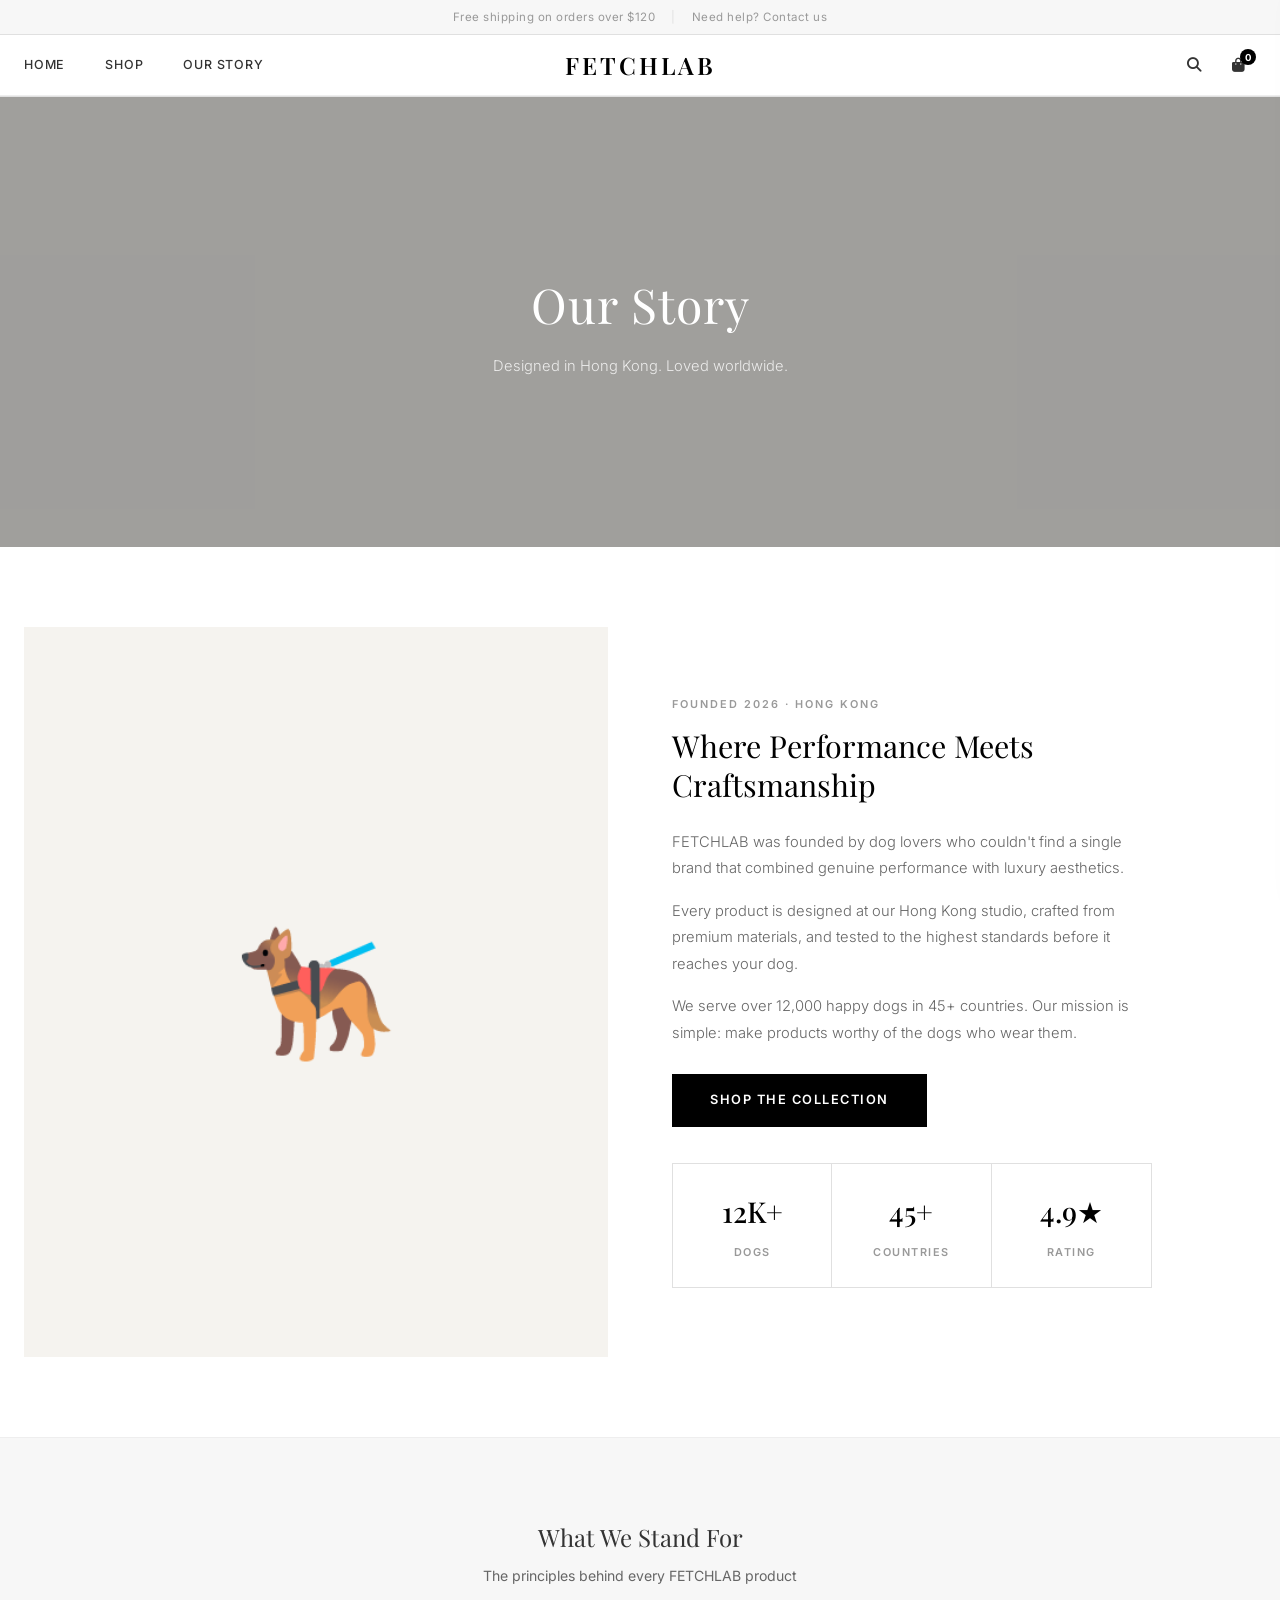
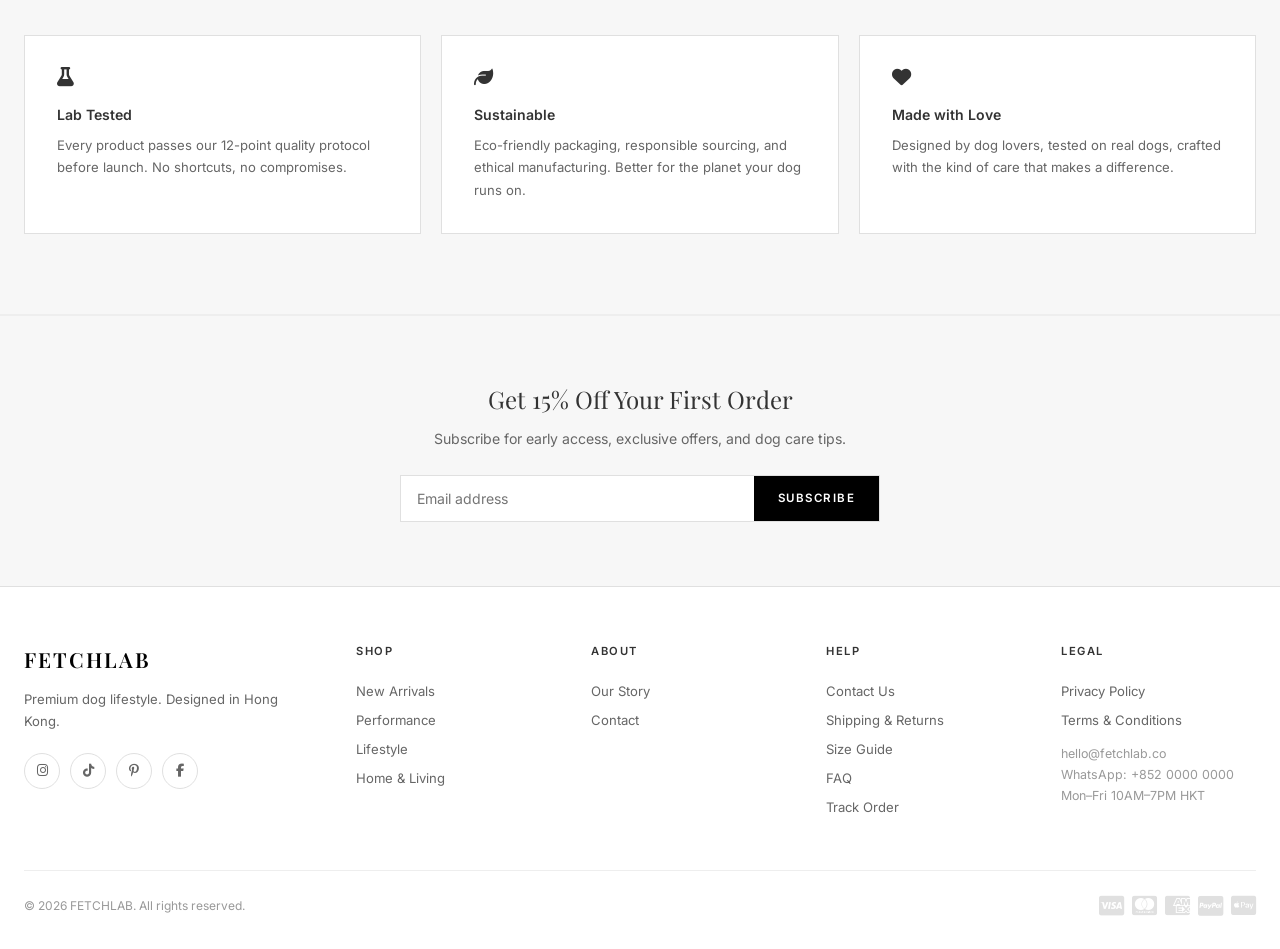
==== commit 2379e043: "Update about.html" ====
--- a/pages/about.html
+++ b/pages/about.html
@@ -438,7 +438,7 @@
             <div class="about-story-text">
 
                 <span class="about-story-label">
-                    Founded 2024 · Hong Kong
+                    Founded 2026 · Hong Kong
                 </span>
 
                 <h2>
@@ -679,7 +679,7 @@
 
         <div class="footer-bottom">
             <span>
-                © 2024 FETCHLAB.
+                © 2026 FETCHLAB.
                 All rights reserved.
             </span>
             <div class="pay-icons">
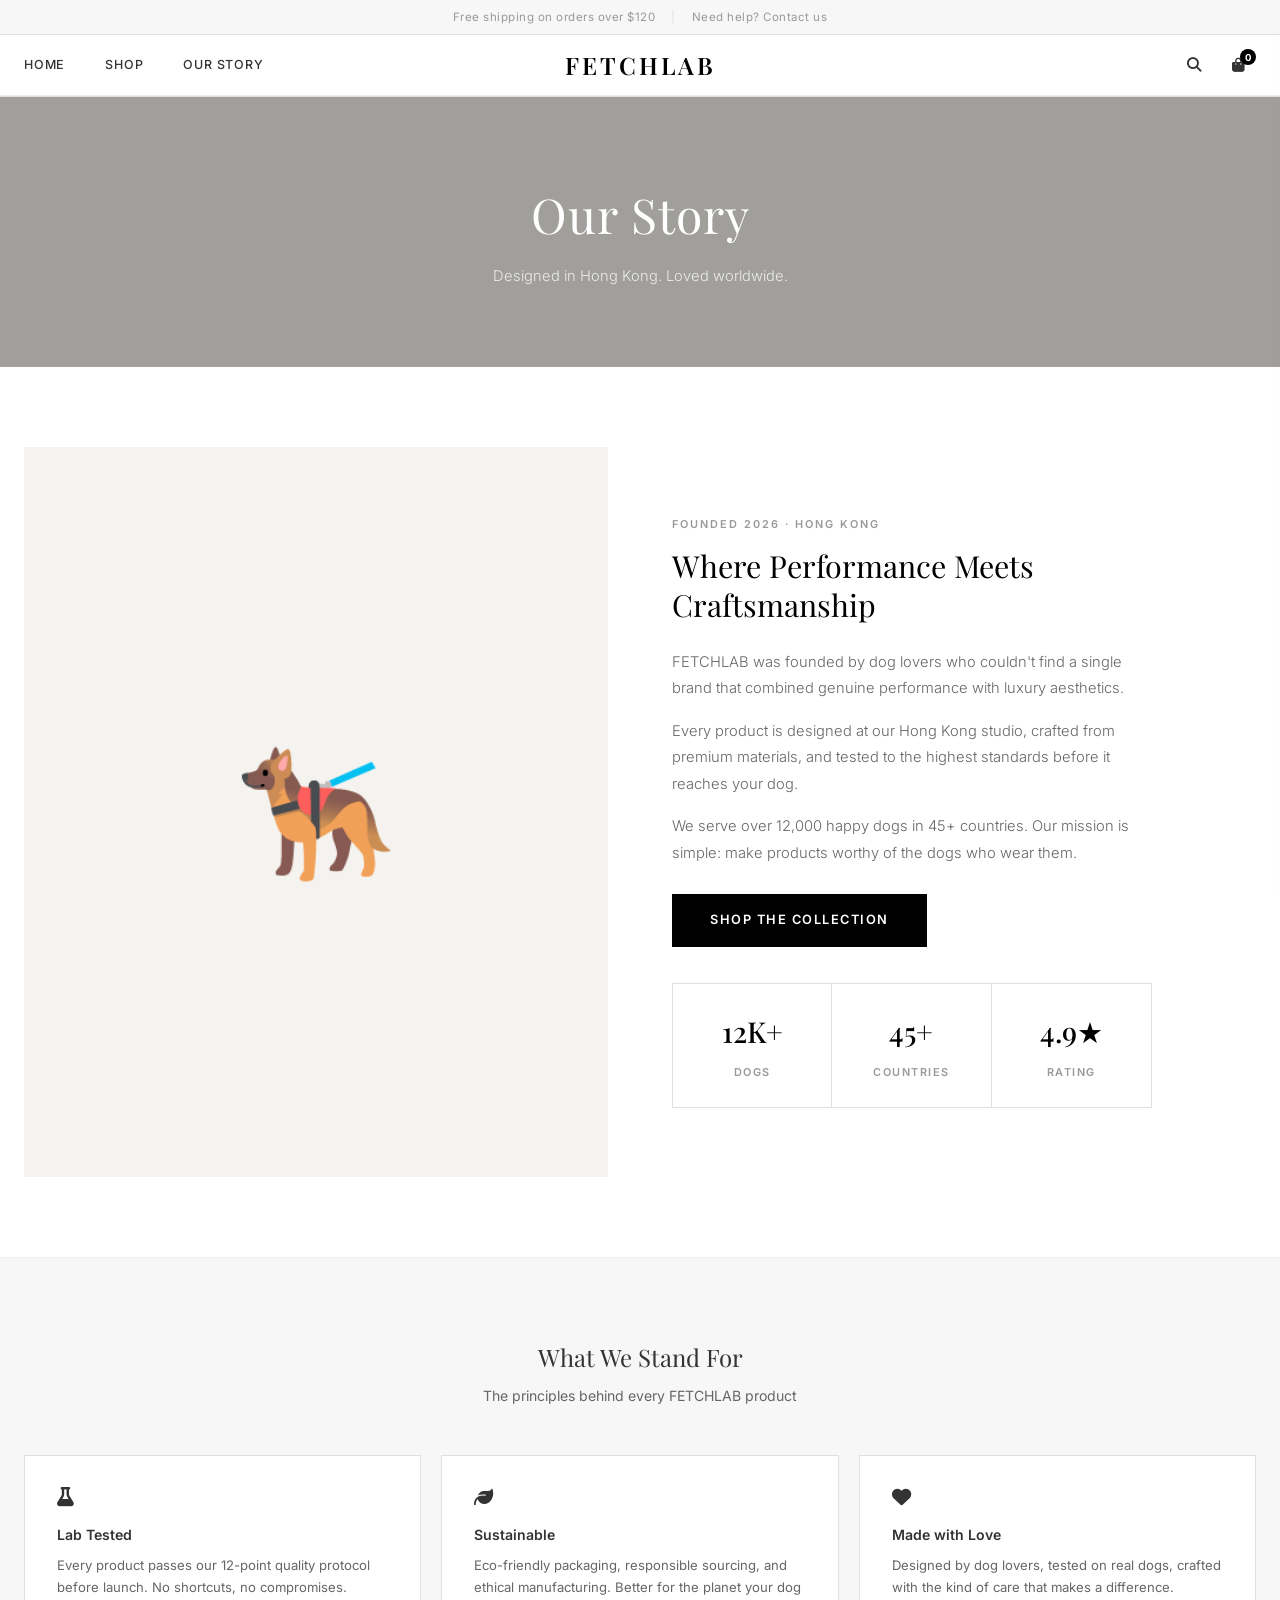
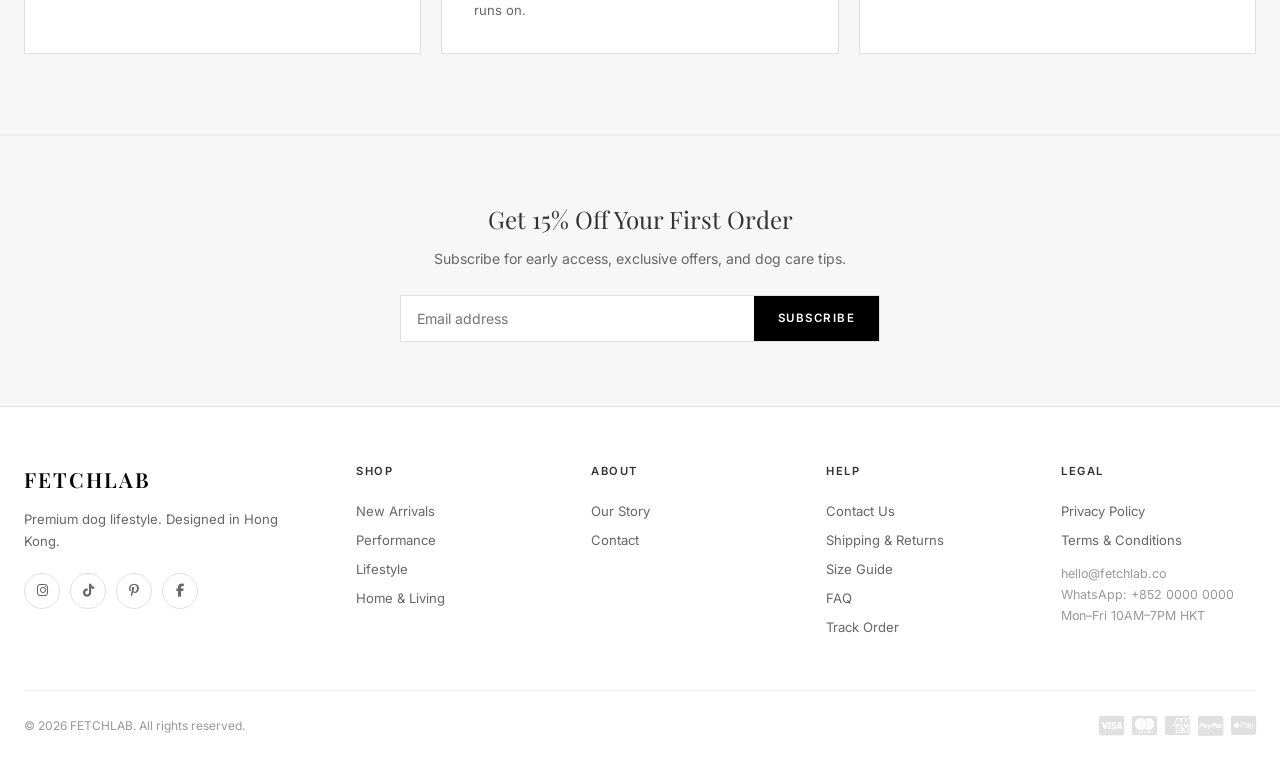
==== commit f7a4f48f: "Update about.html" ====
--- a/pages/about.html
+++ b/pages/about.html
@@ -36,9 +36,9 @@
         /* ===== ABOUT HERO ===== */
         .about-hero-section {
             position: relative;
-            height: 50vh;
-            min-height: 340px;
-            max-height: 500px;
+            height: 30vh;
+            min-height: 180px;
+            max-height: 280px;
             overflow: hidden;
             display: flex;
             align-items: center;
@@ -250,8 +250,9 @@
         /* ===== RESPONSIVE ===== */
         @media (max-width: 768px) {
             .about-hero-section {
-                height: 40vh;
-                min-height: 260px;
+                height: 25vh;
+                min-height: 140px;
+                max-height: 200px;
             }
 
             .about-story-grid {
